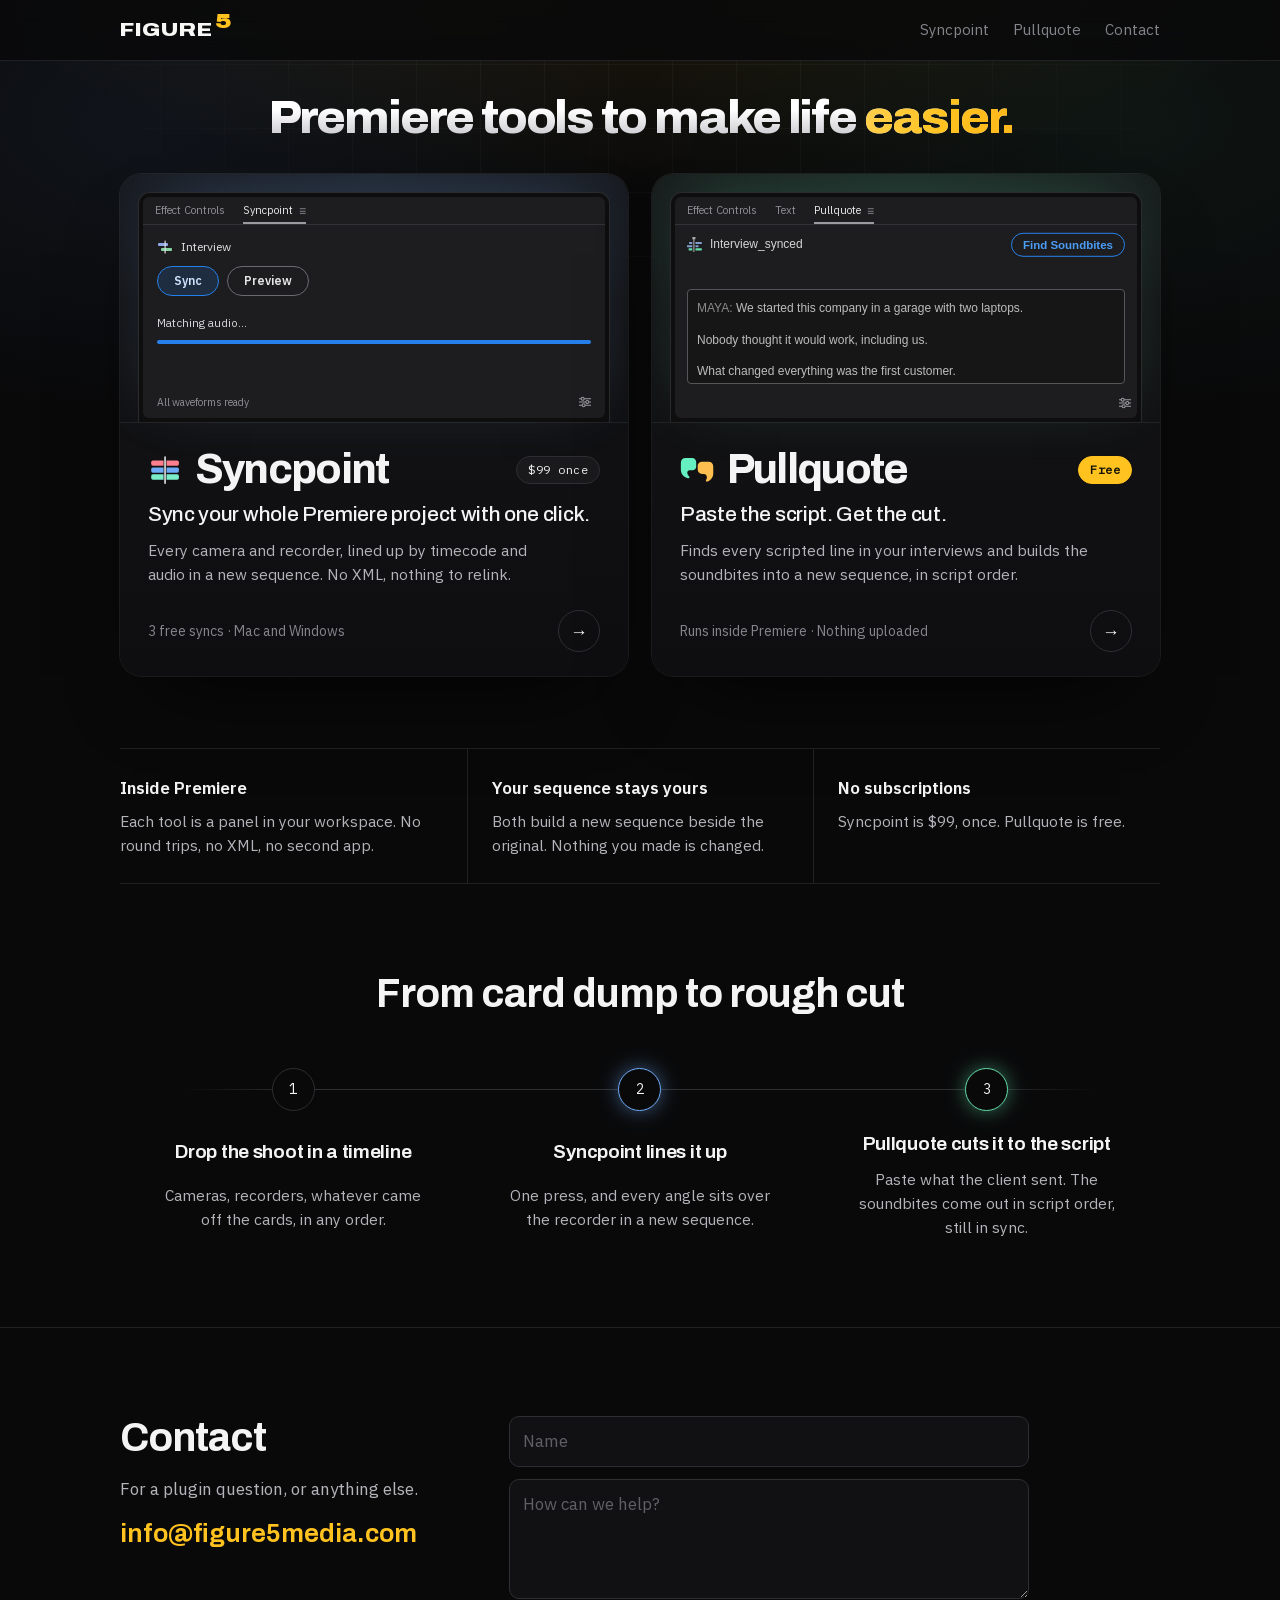
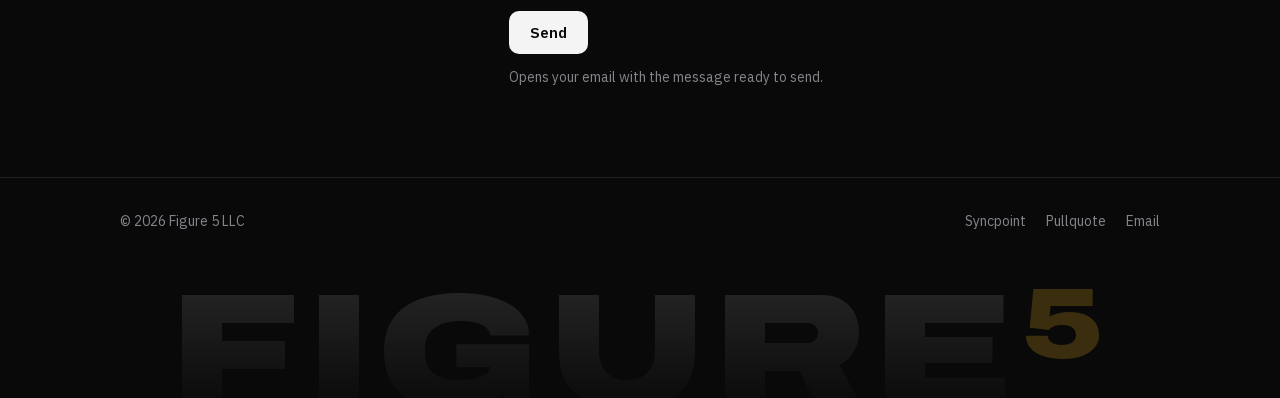
==== index.html @ e48673b9 "Pullquote demo: the paste waits for Find Soundbites; dots in the count Co-Authored-By: Claude Fable " ====
<!doctype html>
<html lang="en">
<head>
<meta charset="utf-8">
<meta name="viewport" content="width=device-width,initial-scale=1,viewport-fit=cover">
<title>Figure 5 · Premiere tools to make life easier</title>
<meta name="description" content="Syncpoint syncs a whole multicam shoot in one click. Pullquote turns a client's script into a cut. Plugins for Adobe Premiere from Figure 5.">
<link rel="canonical" href="https://figure5media.com/">
<meta property="og:type" content="website">
<meta property="og:url" content="https://figure5media.com/">
<meta property="og:title" content="Figure 5 · Premiere tools to make life easier">
<meta property="og:description" content="Sync a whole shoot in one click. Turn a client's script into a cut.">
<meta property="og:site_name" content="Figure 5">
<meta property="og:image" content="https://figure5media.com/og.png">
<meta property="og:image:width" content="1200">
<meta property="og:image:height" content="630">
<meta property="og:image:alt" content="Figure 5: Premiere tools to make life easier. Syncpoint and Pullquote.">
<meta name="twitter:card" content="summary_large_image">
<link rel="alternate" type="text/markdown" href="https://figure5media.com/index.md">
<!-- What search engines and AI assistants read about the maker and its tools, in their own terms. -->
<script type="application/ld+json">
{
  "@context": "https://schema.org",
  "@graph": [
    { "@type": "Organization", "@id": "https://figure5media.com/#org", "name": "Figure 5", "legalName": "Figure 5 LLC", "url": "https://figure5media.com/",
      "description": "Figure 5 makes plugins for Adobe Premiere (Syncpoint and Pullquote) and is a post-production studio in Los Angeles.", "email": "info@figure5media.com" },
    { "@type": "SoftwareApplication", "name": "Syncpoint", "url": "https://syncpoint.video/", "applicationCategory": "MultimediaApplication", "applicationSubCategory": "Video editing plugin",
      "description": "A plugin for Adobe Premiere that syncs a whole timeline of multicam footage in one press, by timecode and audio together.",
      "operatingSystem": "macOS, Windows", "offers": { "@type": "Offer", "price": "99", "priceCurrency": "USD" }, "publisher": { "@id": "https://figure5media.com/#org" } },
    { "@type": "SoftwareApplication", "name": "Pullquote", "url": "https://figure5media.com/pullquote", "applicationCategory": "MultimediaApplication", "applicationSubCategory": "Video editing plugin",
      "description": "A free plugin for Adobe Premiere that matches a pasted script to the sequence's transcript and builds the soundbites into a new sequence in script order.",
      "offers": { "@type": "Offer", "price": "0", "priceCurrency": "USD" }, "publisher": { "@id": "https://figure5media.com/#org" } }
  ]
}
</script>
<meta name="theme-color" content="#09090a">
<link rel="icon" href="favicon.ico">
<link rel="icon" type="image/png" sizes="32x32" href="favicon-32x32.png">
<link rel="apple-touch-icon" href="apple-touch-icon.png">
<link rel="preload" href="fonts/Archivo.woff2" as="font" type="font/woff2" crossorigin>
<link rel="stylesheet" href="site.css">
<script>document.documentElement.className = "js";</script>
</head>
<body class="home">
<a class="skip" href="#main">Skip to content</a>

<header class="top">
  <div class="wrap">
    <a class="mark" href="./" aria-label="Figure 5, home">FIGURE<sup>5</sup></a>
    <nav class="links" aria-label="Main">
      <a href="https://syncpoint.video/">Syncpoint</a>
      <a href="pullquote.html">Pullquote</a>
      <a href="#contact">Contact</a>
    </nav>
  </div>
</header>

<main id="main">
  <div class="wrap intro">
    <h1 class="rise">Premiere tools to make life <em>easier.</em></h1>
  </div>

    <svg width="0" height="0" style="position:absolute" aria-hidden="true"><defs>
      <symbol id="i-lock" viewBox="0 0 12 12"><rect x="2.5" y="5.5" width="7" height="5" rx="1" fill="none" stroke="currentColor"/><path d="M4 5.5V4a2 2 0 0 1 4 0v1.5" fill="none" stroke="currentColor"/></symbol>
      <symbol id="i-eye" viewBox="0 0 12 12"><path d="M1 6s1.8-3.2 5-3.2S11 6 11 6 9.2 9.2 6 9.2 1 6 1 6z" fill="none" stroke="currentColor"/><circle cx="6" cy="6" r="1.5" fill="currentColor"/></symbol>
      <symbol id="i-film" viewBox="0 0 12 12"><rect x="1.5" y="3" width="7" height="6" rx="1" fill="none" stroke="currentColor"/><path d="M8.5 5.2 11 4v4L8.5 6.8" fill="none" stroke="currentColor"/></symbol>
      <symbol id="i-seq" viewBox="0 0 16 14"><rect x="1" y="3" width="10" height="3" rx="1" fill="#8fa9e6"/><rect x="4" y="8" width="11" height="3" rx="1" fill="#86d3a4"/><rect x="7.5" y="0.5" width="1.2" height="13" rx=".6" fill="#e0e0e4"/></symbol>
      <symbol id="i-sel" viewBox="0 0 12 12"><path d="M3 1.5v8.5l2.3-2.1 1.6 3.3 1.3-.6-1.6-3.2H9.5z" fill="currentColor"/></symbol>
      <symbol id="i-trk" viewBox="0 0 12 12"><path d="M1 3.5h6M1 8.5h6M7 1.5l3 2-3 2M7 6.5l3 2-3 2" fill="none" stroke="currentColor"/></symbol>
      <symbol id="i-razor" viewBox="0 0 12 12"><path d="M2 10 8.5 3.5M7 2l3 3-1.5 1.5-3-3z" fill="none" stroke="currentColor"/></symbol>
      <symbol id="i-pen" viewBox="0 0 12 12"><path d="M6 1.5 9.5 6 6 10.5 2.5 6z" fill="none" stroke="currentColor"/><circle cx="6" cy="6" r="1" fill="currentColor"/></symbol>
      <symbol id="i-hand" viewBox="0 0 12 12"><path d="M3.5 7V4a.8.8 0 0 1 1.6 0v2.5V2.8a.8.8 0 0 1 1.6 0v3.7V3.3a.8.8 0 0 1 1.6 0v4.2c0 1.8-1.2 3-2.9 3-1.2 0-1.9-.5-2.6-1.5L1.7 7.3a.8.8 0 0 1 1.3-.9z" fill="none" stroke="currentColor" stroke-width=".9"/></symbol>
      <symbol id="i-type" viewBox="0 0 12 12"><path d="M2.5 2.5h7M6 2.5v7.5" fill="none" stroke="currentColor" stroke-width="1.2"/></symbol>
      <symbol id="i-find" viewBox="0 0 12 12"><circle cx="5" cy="5" r="3" fill="none" stroke="currentColor"/><path d="M7.3 7.3 10 10" stroke="currentColor"/></symbol>
      <symbol id="i-folder" viewBox="0 0 12 12"><path d="M1.5 3h3l1 1h5v5.5h-9z" fill="none" stroke="currentColor"/></symbol>
      <symbol id="i-proj" viewBox="0 0 12 12"><rect x="1.5" y="2" width="9" height="8" rx="1" fill="none" stroke="currentColor"/><path d="M1.5 4.5h9" stroke="currentColor"/></symbol>
      <symbol id="i-sliders" viewBox="0 0 13 11"><g stroke="currentColor" stroke-width="1.1"><path d="M0 2h13M0 5.5h13M0 9h13"/></g><g fill="#1d1d1f" stroke="currentColor" stroke-width="1.1"><circle cx="4" cy="2" r="1.6"/><circle cx="9" cy="5.5" r="1.6"/><circle cx="5" cy="9" r="1.6"/></g></symbol>
      <symbol id="i-check" viewBox="0 0 14 14"><circle cx="7" cy="7" r="7" fill="#3fbf7f"/><path d="M4 7.2 6.1 9.2 10 5" fill="none" stroke="#0e0e0f" stroke-width="1.6"/></symbol>
    </defs></svg>


  <!-- One big card for each tool; the whole card is the link. Each shows the tool itself, drawn as Premiere
       draws it and playing by itself: Syncpoint's Timeline lining up, Pullquote's panel finding a script and
       then building its sequence. -->
  <section class="wrap cards" aria-label="Tools">
    <a class="card rise" href="https://syncpoint.video/" style="--glow: 112, 171, 247">
      <div class="shot">
    <div class="demo mini flip" id="spMini" data-stage="before" aria-hidden="true">
      <div class="pn sp card-panel" aria-hidden="true">
        <div class="ptabs"><span>Effect Controls</span><span class="on">Syncpoint <i class="hb">≡</i></span></div>
        <div class="sp-seq"><svg width="16" height="14"><use href="#i-seq"/></svg><span>Interview</span></div>
        <div class="sp-btns"><span class="sp-btn sync">Sync</span><span class="sp-btn">Preview</span></div>
        <div class="sp-main">
          <div class="sp-state s-before"><b>Drop clips in the timeline, then press Sync.</b>Creates a new sequence · original unchanged</div>
          <div class="sp-state s-running"><p>Matching audio…</p><div class="bar"><i></i></div></div>
          <div class="sp-state s-done">
            <p class="ans"><svg width="14" height="14"><use href="#i-check"/></svg>Synced in 8 s</p>
            <p class="sub">New sequence created · original unchanged</p>
            <p class="det"><i class="tri"></i>Details</p>
            <p class="drow">9 clips in place</p>
            <p class="drow">1 clip at the end <i class="tri r"></i></p>
            <p class="drow">3 groups sync together · 9 clips <i class="tri r"></i></p>
          </div>
        </div>
        <div class="sp-foot"><span>All waveforms ready</span><svg width="13" height="11" class="ic"><use href="#i-sliders"/></svg></div>
      </div>
      <div class="pn tlp" aria-hidden="true">
        <div class="ptabs"><span class="ttab orig on"><i class="lb g"></i>Interview <i class="hb">≡</i></span><span class="ttab syn on"><i class="lb g"></i>Interview_synced <i class="hb">≡</i></span></div>
        <div class="tlg">
          <div class="tl-tools">
            <svg class="on"><use href="#i-sel"/></svg><svg><use href="#i-trk"/></svg><svg><use href="#i-razor"/></svg><svg><use href="#i-pen"/></svg><svg><use href="#i-hand"/></svg><svg><use href="#i-type"/></svg>
          </div>
          <div class="tcbox"><span class="tc" data-a="10:30:00:00" data-b="10:52:48:12">10:30:00:00</span></div>
          <div class="ruler">
            <span class="tick" style="left:0%">10:30:00:00</span>
            <span class="tick" style="left:25%">10:45:00:00</span>
            <span class="tick" style="left:50%">11:00:00:00</span>
            <span class="tick" style="left:75%">11:15:00:00</span>
            <div class="mk ok" style="left:3%; width:77%"><span>SYNCED</span></div>
            <div class="mk bad" style="left:88%; width:9%"><span>UNSYNCED</span></div>
            <i class="minor"></i><i class="ticks"></i>
            <i class="phead"></i>
          </div>
          <div class="heads">
            <div class="th"><span class="patch"></span><svg class="ic"><use href="#i-lock"/></svg><span class="tgt">V2</span><svg class="ic"><use href="#i-film"/></svg><svg class="ic"><use href="#i-eye"/></svg></div>
            <div class="th"><span class="patch on">V1</span><svg class="ic"><use href="#i-lock"/></svg><span class="tgt on">V1</span><svg class="ic"><use href="#i-film"/></svg><svg class="ic"><use href="#i-eye"/></svg></div>
            <div class="th"><span class="patch on">A1</span><svg class="ic"><use href="#i-lock"/></svg><span class="tgt on">A1</span><span class="ms">M</span><span class="ms">S</span></div>
            <div class="th"><span class="patch"></span><svg class="ic"><use href="#i-lock"/></svg><span class="tgt on">A2</span><span class="ms">M</span><span class="ms">S</span></div>
          </div>
          <div class="lane">
            <div class="rowline" style="top:calc(var(--rowH) - 1px)"></div>
            <div class="rowline" style="top:calc(2 * var(--rowH) - 1px)"></div>
            <div class="rowline" style="top:calc(3 * var(--rowH) - 1px)"></div>
            <!-- before: the editor's clips end to end, each camera's sound under it, the recorder's files after;
                 after: each camera on its own track over the recorder, camera sound replaced, the drone at the end -->
            <div class="clip v" style="--xb:48;  --rb:1; --xa:5;  --ra:0; --w:12; --d:0ms">B Cam 01.mov</div>
            <div class="clip v" style="--xb:0;   --rb:1; --xa:4;  --ra:1; --w:16; --d:40ms">A Cam 01.mov</div>
            <div class="clip v" style="--xb:60;  --rb:1; --xa:31; --ra:0; --w:9;  --d:80ms">B Cam 02.mov</div>
            <div class="clip v" style="--xb:16;  --rb:1; --xa:30; --ra:1; --w:14; --d:120ms">A Cam 02.mov</div>
            <div class="clip v x" style="--xb:80;  --rb:1; --xa:88; --ra:1; --w:7; --d:160ms">Drone 01.mp4</div>
            <div class="clip v" style="--xb:30;  --rb:1; --xa:56; --ra:1; --w:18; --d:200ms">A Cam 03.mov</div>
            <div class="clip v" style="--xb:69;  --rb:1; --xa:58; --ra:0; --w:11; --d:240ms">B Cam 03.mov</div>
            <div class="clip au ca" style="--xb:48;  --rb:2; --xa:5;  --ra:2; --w:12; --d:0ms"></div>
            <div class="clip au ca" style="--xb:0;   --rb:2; --xa:4;  --ra:2; --w:16; --d:40ms"></div>
            <div class="clip au ca" style="--xb:60;  --rb:2; --xa:31; --ra:2; --w:9;  --d:80ms"></div>
            <div class="clip au ca" style="--xb:16;  --rb:2; --xa:30; --ra:2; --w:14; --d:120ms"></div>
            <div class="clip au ca" style="--xb:30;  --rb:2; --xa:56; --ra:2; --w:18; --d:200ms"></div>
            <div class="clip au ca" style="--xb:69;  --rb:2; --xa:58; --ra:2; --w:11; --d:240ms"></div>
            <div class="clip au" style="--xb:0;  --rb:3; --xa:3;  --ra:2; --w:19; --d:300ms">Zoom 01.wav</div>
            <div class="clip au" style="--xb:19; --rb:3; --xa:29; --ra:2; --w:21; --d:340ms">Zoom 02.wav</div>
            <div class="clip au" style="--xb:40; --rb:3; --xa:54; --ra:2; --w:26; --d:380ms">Zoom 03.wav</div>
            <div class="playhead"></div>
          </div>
          <div class="zoombar"><i></i></div>
        </div>
      </div>
    </div>
      </div>
      <div class="card-text">
        <div class="card-top">
          <h2><svg viewBox="0 0 32 32" aria-hidden="true">
            <rect x="3" y="7" width="26" height="5" rx="1.6" fill="var(--rose)"/>
            <rect x="3" y="13.5" width="26" height="5" rx="1.6" fill="var(--blue)"/>
            <rect x="3" y="20" width="26" height="5" rx="1.6" fill="var(--mint)"/>
            <rect x="14.6" y="3" width="2.8" height="26" rx="1.4" fill="#111113"/>
            <rect x="15.3" y="3" width="1.4" height="26" rx="0.7" fill="var(--text-strong)"/>
          </svg>Syncpoint</h2>
          <span class="pill">$99 once</span>
        </div>
        <p class="tagline">Sync your whole Premiere project with one click.</p>
        <p class="what">Every camera and recorder, lined up by timecode and audio in a new sequence. No XML, nothing to relink.</p>
        <div class="card-foot"><span class="fine">3 free syncs · Mac and Windows</span><span class="go" aria-hidden="true"></span></div>
      </div>
    </a>

    <a class="card rise" href="pullquote.html" style="--glow: 98, 219, 168">
      <div class="shot">
    <div class="demo mini flip" id="pqMini" data-stage="empty" aria-hidden="true">
      <div class="pn card-panel">
        <div class="ptabs"><span>Effect Controls</span><span>Text</span><span class="on">Pullquote <i class="hb">≡</i></span></div>
        <div class="pq-body">
          <div class="pq-brand"><svg width="15" height="15" viewBox="0 0 16 16"><rect x="2.2" y="5.3" width="3.5" height="2.1" rx="0.4" fill="#7F9ECC"/><rect x="9" y="5.3" width="6.8" height="2.1" rx="0.4" fill="#7F9ECC"/><rect x="0" y="8.7" width="5.7" height="2.1" rx="0.4" fill="#7F9ECC"/><rect x="9" y="8.7" width="3.3" height="2.1" rx="0.4" fill="#7F9ECC"/><rect x="1.7" y="12.1" width="4" height="2.2" rx="0.4" fill="#62DBA8"/><rect x="9" y="12.1" width="6.8" height="2.2" rx="0.4" fill="#62DBA8"/><rect x="5.7" y="0" width="3.3" height="2.4" rx="0.4" fill="#A8A8A8"/><rect x="6.75" y="1.5" width="1.2" height="14.5" fill="#A8A8A8"/></svg><span class="pq-name">Interview_synced</span><span class="pq-find"><svg class="ic"><use href="#i-find"/></svg>Search</span><span class="pq-edit">New Script</span><span class="pq-go">Find Soundbites</span></div>
          <div class="pq-meter"><i></i></div>
          <div class="pq-main">
            <div class="pq-sum"><span class="pq-count"><span class="lg"><i class="sw found"></i>2 soundbites found</span><span class="lg"><i class="sw check"></i>1 to check</span></span><span class="pq-building">Building · passage 2 of 3</span><span class="pq-links"><span class="pq-link">+ Add soundbite</span><span class="pq-link">Original script</span></span></div>

            <div class="pq-doc">
            <div class="pq-box">Paste the script here</div>
            <div class="blk" style="--d:0ms"><span class="said">MAYA: </span><span class="ig">···</span> We started this company in a garage with two laptops.</div>
            <div class="blk check" style="--d:150ms"><span class="pct">Check</span>Nobody thought it would work, including us.</div>
            <div class="blk" style="--d:300ms">What changed everything was the first customer.</div>
            </div>
            <div class="pq-done"><div class="pd-head"><svg width="14" height="14" viewBox="0 0 14 14"><circle cx="7" cy="7" r="7" fill="#3FBF7F"/><path d="M4 7.2L6.1 9.2L10 5" stroke="#16181A" stroke-width="1.6" fill="none"/></svg>Sequence created</div><div class="pd-line">3 soundbites · 96% accuracy</div><div class="pd-row"><span class="sp-btn">Back to Script</span><span class="sp-btn">New Script</span></div></div>
          </div>
          <div class="pq-foot"><span class="showig">Show hidden</span><span class="grow"></span><span class="sp-btn build">Build Sequence</span><svg width="13" height="11" class="ic"><use href="#i-sliders"/></svg></div>
        </div>
      </div>
      <div class="pn tlp" aria-hidden="true">
        <div class="ptabs"><span class="ttab orig on"><i class="lb g"></i>Interview_synced <i class="hb">≡</i></span><span class="ttab syn on"><i class="lb g"></i>Interview_synced – Script 1 <i class="hb">≡</i></span></div>
        <div class="tlg">
          <div class="tl-tools">
            <svg class="on"><use href="#i-sel"/></svg><svg><use href="#i-trk"/></svg><svg><use href="#i-razor"/></svg><svg><use href="#i-pen"/></svg><svg><use href="#i-hand"/></svg><svg><use href="#i-type"/></svg>
          </div>
          <div class="tcbox"><span class="tc" data-a="10:30:00:00" data-b="00:00:00:00">10:30:00:00</span></div>
          <div class="ruler">
            <span class="tick" style="left:0%" data-a="10:30:00:00" data-b="00:00:00:00">10:30:00:00</span>
            <span class="tick" style="left:25%" data-a="10:45:00:00" data-b="00:00:30:00">10:45:00:00</span>
            <span class="tick" style="left:50%" data-a="11:00:00:00" data-b="00:01:00:00">11:00:00:00</span>
            <span class="tick" style="left:75%" data-a="11:15:00:00" data-b="00:01:30:00">11:15:00:00</span>
            <i class="minor"></i><i class="ticks"></i>
            <i class="phead"></i>
          </div>
          <div class="heads">
            <div class="th"><span class="patch"></span><svg class="ic"><use href="#i-lock"/></svg><span class="tgt">V2</span><svg class="ic"><use href="#i-film"/></svg><svg class="ic"><use href="#i-eye"/></svg></div>
            <div class="th"><span class="patch on">V1</span><svg class="ic"><use href="#i-lock"/></svg><span class="tgt on">V1</span><svg class="ic"><use href="#i-film"/></svg><svg class="ic"><use href="#i-eye"/></svg></div>
            <div class="th"><span class="patch on">A1</span><svg class="ic"><use href="#i-lock"/></svg><span class="tgt on">A1</span><span class="ms">M</span><span class="ms">S</span></div>
            <div class="th"><span class="patch"></span><svg class="ic"><use href="#i-lock"/></svg><span class="tgt on">A2</span><span class="ms">M</span><span class="ms">S</span></div>
          </div>
          <div class="lane">
            <div class="rowline" style="top:calc(var(--rowH) - 1px)"></div>
            <div class="rowline" style="top:calc(2 * var(--rowH) - 1px)"></div>
            <div class="rowline" style="top:calc(3 * var(--rowH) - 1px)"></div>
            <!-- before: the synced interview, both cameras over the recorder; after: the soundbites the script
                 asks for, each with both cameras and the recorder, closed up in script order -->
            <div class="clip v src" style="--xb:3; --rb:0; --xa:3; --w:92">B Cam 01.mov</div>
            <div class="clip v src" style="--xb:2; --rb:1; --xa:2; --w:94">A Cam 01.mov</div>
            <div class="clip au src" style="--xb:2; --rb:2; --xa:2; --w:95">Zoom 01.wav</div>
            <div class="clip v seg" style="--xb:52; --rb:0; --xa:2; --w:13; --d:0ms">B Cam 01.mov</div>
            <div class="clip v seg" style="--xb:52; --rb:1; --xa:2; --w:13; --d:0ms">A Cam 01.mov</div>
            <div class="clip au seg" style="--xb:52; --rb:2; --xa:2; --w:13; --d:0ms">Zoom 01.wav</div>
            <div class="clip v seg" style="--xb:14; --rb:0; --xa:15; --w:10; --d:70ms">B Cam 01.mov</div>
            <div class="clip v seg" style="--xb:14; --rb:1; --xa:15; --w:10; --d:70ms">A Cam 01.mov</div>
            <div class="clip au seg" style="--xb:14; --rb:2; --xa:15; --w:10; --d:70ms">Zoom 01.wav</div>
            <div class="clip v seg" style="--xb:74; --rb:0; --xa:25; --w:11; --d:140ms">B Cam 01.mov</div>
            <div class="clip v seg" style="--xb:74; --rb:1; --xa:25; --w:11; --d:140ms">A Cam 01.mov</div>
            <div class="clip au seg" style="--xb:74; --rb:2; --xa:25; --w:11; --d:140ms">Zoom 01.wav</div>
            <div class="playhead"></div>
          </div>
          <div class="zoombar"><i></i></div>
        </div>
      </div>
    </div>
      </div>
      <div class="card-text">
        <div class="card-top">
          <h2><svg viewBox="53 55 320 320" aria-hidden="true"><path fill="#66EFC0" d="M104 103 H167 C189 103 205 120 205 142 V182 C205 202 193 216 175 216 H143 C130 216 121 226 121 239 C121 253 128 265 139 276 C147 284 139 295 128 292 C86 281 61 250 61 209 V147 C61 121 79 103 104 103 Z"/><path fill="#FFBF50" d="M259 137 H321 C347 137 365 155 365 181 V248 C365 281 345 310 311 323 C300 327 291 316 298 307 C309 293 305 278 302 269 C299 259 291 251 278 251 H260 C236 251 219 233 219 210 V178 C219 154 236 137 259 137 Z"/></svg>Pullquote</h2>
          <span class="pill gold">Free</span>
        </div>
        <p class="tagline">Paste the script. Get the cut.</p>
        <p class="what">Finds every scripted line in your interviews and builds the soundbites into a new sequence, in script order.</p>
        <div class="card-foot"><span class="fine">Runs inside Premiere · Nothing uploaded</span><span class="go" aria-hidden="true"></span></div>
      </div>
    </a>
  </section>

  <div class="wrap">
    <div class="promises reveal">
      <div><b>Inside Premiere</b><span>Each tool is a panel in your workspace. No round trips, no XML, no second app.</span></div>
      <div><b>Your sequence stays yours</b><span>Both build a new sequence beside the original. Nothing you made is changed.</span></div>
      <div><b>No subscriptions</b><span>Syncpoint is $99, once. Pullquote is free.</span></div>
    </div>
  </div>

  <section id="together" class="band flow-band">
    <div class="wrap">
      <div class="head center reveal">
        <h2>From card dump to rough cut</h2>
      </div>
      <ol class="flow reveal">
        <li><span class="n">1</span><b>Drop the shoot in a timeline</b><span>Cameras, recorders, whatever came off the cards, in any order.</span></li>
        <li><span class="n">2</span><b>Syncpoint lines it up</b><span>One press, and every angle sits over the recorder in a new sequence.</span></li>
        <li><span class="n">3</span><b>Pullquote cuts it to the script</b><span>Paste what the client sent. The soundbites come out in script order, still in sync.</span></li>
      </ol>
    </div>
  </section>

  <section id="contact" class="band">
    <div class="wrap split reveal">
      <div class="stack">
        <h2>Contact</h2>
        <p>For a plugin question, or anything else.</p>
        <a class="email" href="mailto:info@figure5media.com">info@figure5media.com</a>
      </div>
      <form id="contactForm">
        <input type="text" name="name" placeholder="Name" aria-label="Name" required>
        <textarea name="message" placeholder="How can we help?" aria-label="Message" required></textarea>
        <button class="btn solid" type="submit">Send</button>
        <p class="fine">Opens your email with the message ready to send.</p>
      </form>
    </div>
  </section>
</main>

<footer class="big">
  <div class="wrap">
    <p>© 2026 Figure 5 LLC</p>
    <nav aria-label="Footer">
      <a href="https://syncpoint.video/">Syncpoint</a>
      <a href="pullquote.html">Pullquote</a>
      <a href="mailto:info@figure5media.com">Email</a>
    </nav>
  </div>
  <div class="watermark" aria-hidden="true">FIGURE<sup>5</sup></div>
</footer>

<script src="demos.js"></script>
<script>
  /* The contact form. The site is plain files on GitHub Pages, with nothing behind it to receive a form, so Send
     opens the visitor's own email with the message written and addressed. (The old site's form was marked up
     for Netlify, which this site was never on: it sent nothing.) */
  var f = document.getElementById("contactForm");
  f.addEventListener("submit", function (e) {
    e.preventDefault();
    var name = f.elements.name.value.trim(), msg = f.elements.message.value.trim();
    location.href = "mailto:info@figure5media.com?subject=" + encodeURIComponent("From " + name + ", via figure5media.com") + "&body=" + encodeURIComponent(msg + "\n\n" + name);
  });
</script>
</body>
</html>
---- site.css ----
/* Figure 5: one stylesheet for every page.
   The same quiet dark as syncpoint.video, so the family reads as one maker. Premiere is drawn in its
   own grays, so the tools are what stand out; the logo's gold appears once, on the 5. */
@font-face { font-family: "Archivo"; font-weight: 400 900; font-stretch: 75% 125%; font-display: swap; src: url(fonts/Archivo.woff2) format("woff2"); }
@font-face { font-family: "IBM Plex Sans"; font-weight: 400 600; font-display: swap; src: url(fonts/IBMPlexSans.woff2) format("woff2"); }
@font-face { font-family: "IBM Plex Mono"; font-weight: 400; font-display: swap; src: url(fonts/IBMPlexMono-400.woff2) format("woff2"); }

:root {
  color-scheme: dark;
  --bg: #09090a; --surface: #111113; --surface-2: #17171a; --line: #212125; --line-2: #2e2e33;
  --text: #b4b4ba; --text-strong: #f4f4f5; --dim: #84848b; --gold: #ffc21f; --gold-hi: #ffe38a;
  --rose: #ff7f8e; --blue: #70abf7; --mint: #7bedc9;
  /* Premiere, drawn: its panel grays, its blue, its clip colors */
  --pr-bg: #1d1d1f; --pr-panel: #232325; --pr-head: #2a2a2d; --pr-line: #333337; --pr-text: #c8c8cc; --pr-dim: #8d8d93; --pr-blue: #4b9cf5;
  /* The panels' own colours (ui-kit.css, dark) */
  --k-text: #bdbdbd; --k-strong: #d4d4d4; --k-dim: #9a9a9a; --k-faint: #8a8a8a; --k-green: #62dba8; --k-amber: #e2b866; --k-line: #3a3a3a; --k-border: #6e6e6e;
  --display: "Archivo", "Helvetica Neue", Arial, sans-serif;
  --body: "IBM Plex Sans", "Helvetica Neue", Arial, sans-serif;
  --mono: "IBM Plex Mono", ui-monospace, Menlo, monospace;
  --gutter: clamp(16px, 4vw, 40px);
  --wave: url("data:image/svg+xml,%3Csvg xmlns='http://www.w3.org/2000/svg' width='96' height='32'%3E%3Cg fill='rgba(0,0,0,.32)'%3E%3Crect x='0' y='11' width='2' height='10' rx='1'/%3E%3Crect x='4' y='7' width='2' height='18' rx='1'/%3E%3Crect x='8' y='12' width='2' height='8' rx='1'/%3E%3Crect x='12' y='5' width='2' height='22' rx='1'/%3E%3Crect x='16' y='9' width='2' height='14' rx='1'/%3E%3Crect x='20' y='3' width='2' height='26' rx='1'/%3E%3Crect x='24' y='10' width='2' height='12' rx='1'/%3E%3Crect x='28' y='6' width='2' height='20' rx='1'/%3E%3Crect x='32' y='13' width='2' height='6' rx='1'/%3E%3Crect x='36' y='8' width='2' height='16' rx='1'/%3E%3Crect x='40' y='4' width='2' height='24' rx='1'/%3E%3Crect x='44' y='11' width='2' height='10' rx='1'/%3E%3Crect x='48' y='7' width='2' height='18' rx='1'/%3E%3Crect x='52' y='2' width='2' height='28' rx='1'/%3E%3Crect x='56' y='10' width='2' height='12' rx='1'/%3E%3Crect x='60' y='12' width='2' height='8' rx='1'/%3E%3Crect x='64' y='6' width='2' height='20' rx='1'/%3E%3Crect x='68' y='9' width='2' height='14' rx='1'/%3E%3Crect x='72' y='4' width='2' height='24' rx='1'/%3E%3Crect x='76' y='11' width='2' height='10' rx='1'/%3E%3Crect x='80' y='8' width='2' height='16' rx='1'/%3E%3Crect x='84' y='13' width='2' height='6' rx='1'/%3E%3Crect x='88' y='5' width='2' height='22' rx='1'/%3E%3Crect x='92' y='10' width='2' height='12' rx='1'/%3E%3C/g%3E%3C/svg%3E");
}
* { box-sizing: border-box; }
html { scroll-padding-top: 72px; scroll-behavior: smooth; -webkit-text-size-adjust: 100%; }
body { margin: 0; background: var(--bg); color: var(--text); font-family: var(--body); font-size: 1.0625rem; line-height: 1.6; -webkit-font-smoothing: antialiased; }
a { color: inherit; }
p, ul, ol, figure { margin: 0; padding: 0; }
:focus-visible { outline: 2px solid var(--blue); outline-offset: 3px; border-radius: 6px; }
.wrap { max-width: 1120px; margin: 0 auto; padding-inline: var(--gutter); }
h1, h2, h3 { font-family: var(--display); color: var(--text-strong); text-wrap: balance; margin: 0; letter-spacing: -0.025em; }
h1 { font-size: clamp(2.1rem, 4.6vw, 3.4rem); font-weight: 750; line-height: 1.02; letter-spacing: -0.04em; }
h2 { font-size: clamp(1.75rem, 3.6vw, 2.5rem); font-weight: 700; line-height: 1.1; }
h3 { font-size: 1.125rem; font-weight: 650; letter-spacing: -0.01em; }
.skip { position: absolute; left: -999px; top: 0; background: var(--text-strong); color: #0a0a0b; padding: 8px 14px; z-index: 20; }
.skip:focus { left: 0; }
.label { font: 400 0.75rem/1 var(--mono); letter-spacing: 0.09em; text-transform: uppercase; color: var(--dim); }
.lede { max-width: 58ch; font-size: clamp(1.0625rem, 1.9vw, 1.25rem); line-height: 1.5; color: var(--text); text-wrap: pretty; }
.lede strong { color: var(--text-strong); font-weight: 500; }
.fine { font-size: 0.875rem; color: var(--dim); }

/* Buttons: one light button for the main step, quiet outlines for the rest */
.btn { display: inline-flex; align-items: center; justify-content: center; gap: 8px; font-family: var(--body); font-weight: 600; font-size: 0.9375rem;
       padding: 11px 20px; border-radius: 10px; border: 1px solid transparent; text-decoration: none; cursor: pointer; white-space: nowrap; transition: background 160ms, border-color 160ms; }
.btn.solid { background: var(--text-strong); color: #0a0a0b; }
.btn.solid:hover { background: var(--gold); }
.btn.small { padding: 7px 14px; font-size: 0.875rem; border-radius: 8px; }
.btn.ghost { background: transparent; color: var(--text-strong); border-color: var(--line-2); }
.btn.ghost:hover { border-color: #4a4a51; background: var(--surface); }
/* While no seller is switched on (<html data-checkout="">), Buy gives way to a quiet line. */
[data-checkout=""] [data-buy] { display: none; }
[data-checkout="paddle"] .soon { display: none; }
[data-download=""] [data-dl] { display: none; }
[data-download="on"] .soon { display: none; }
.soon { color: var(--dim); font-size: 0.9375rem; }

/* Header */
header.top { position: sticky; top: env(safe-area-inset-top, 0px); z-index: 10; background: color-mix(in srgb, var(--bg) 82%, transparent); backdrop-filter: blur(12px); -webkit-backdrop-filter: blur(12px); border-bottom: 1px solid var(--line); }
.top .wrap { display: flex; align-items: center; gap: 28px; height: 60px; }
.mark, .watermark { font-family: var(--display); font-weight: 800; font-stretch: 112%; letter-spacing: 0.02em; }
/* The wordmark as ChatGPT drew it for Michael (2026-11-21): heavier, wider, off-white, the yellow 5 raised. Set in
   Archivo at its heaviest and widest, which the site already carries, so it stays text and stays sharp. */
.mark { font-size: 1.125rem; font-weight: 900; font-stretch: 125%; letter-spacing: 0.055em; line-height: 1; color: #f7f7f5; text-decoration: none; display: inline-flex; align-items: flex-start; }
.mark sup { font-size: 1.12em !important; margin-left: 0.1em !important; transform: translateY(-0.34em) !important; }
.mark sup, .watermark sup { color: var(--gold); font-size: 1.05em; line-height: 0.7; margin-left: 0.08em; transform: translateY(-0.28em); display: inline-block; vertical-align: top; }
.brand svg { width: 26px; height: 26px; flex: none; }
.hero h1 { display: inline-flex; align-items: center; gap: 0.2em; }
.hero h1 svg { width: 0.82em; height: 0.82em; flex: none; }
.brand { display: flex; align-items: center; gap: 10px; text-decoration: none; }
.brand span { font-family: var(--display); font-weight: 700; font-size: 1.125rem; color: var(--text-strong); letter-spacing: -0.02em; }
nav.links { display: flex; gap: 24px; margin-left: auto; font-size: 0.9375rem; }
nav.links a { text-decoration: none; color: var(--dim); transition: color 160ms; }
nav.links a:hover { color: var(--gold); }
@media (max-width: 560px) { nav.links { gap: 16px; font-size: 0.875rem; } nav.links .opt { display: none; } }

/* The top of the home page: one sentence, close under the header. */
.intro { display: grid; gap: 14px; padding-block: clamp(28px, 4vw, 52px) clamp(8px, 1.5vw, 16px); }

/* A tool: its name and one line on the left, where to go on the right, lined up with the demo's edges. */
.tool { padding-block: clamp(22px, 3vw, 36px) clamp(36px, 5vw, 56px); }
.tool + .tool { border-top: 1px solid var(--line); }
.tool-head { display: flex; justify-content: space-between; align-items: flex-end; gap: 24px 32px; padding-bottom: clamp(18px, 2.4vw, 26px); }
.tool-name { display: grid; gap: 8px; justify-items: start; }
.tool-name h2, .tool-name h1 { display: inline-flex; align-items: center; gap: 0.25em; font-size: clamp(2rem, 4.6vw, 3rem); font-weight: 750; line-height: 0.95; letter-spacing: -0.045em; }
.tool-name svg { width: 0.82em; height: 0.82em; flex: none; }
.tagline { font-family: var(--display); font-size: clamp(1.125rem, 2.2vw, 1.4375rem); font-weight: 500; line-height: 1.3; color: var(--text-strong); letter-spacing: -0.015em; }
.tool-go { display: grid; gap: 10px; justify-items: end; text-align: right; }
.tag { font: 400 0.6875rem/1 var(--mono); letter-spacing: 0.08em; text-transform: uppercase; color: var(--gold); border: 1px solid color-mix(in srgb, var(--gold) 50%, transparent); padding: 5px 7px; border-radius: 5px; align-self: center; }
@media (max-width: 760px) { .tool-head { flex-direction: column; align-items: flex-start; } .tool-go { justify-items: start; text-align: left; } }

/* THE DEMOS: a corner of Premiere, drawn in its own grays - the Project panel, the tool's panel and the
   Timeline. Each plays by itself. Drawn as on syncpoint.video; Syncpoint's is that page's demo unchanged. */
.demo { position: relative; max-width: 1080px; margin: 0 auto; padding: 4px; display: grid; grid-template-columns: 1.15fr 1fr; gap: 4px;
        background: #0e0e0f; border: 1px solid #2b2b2e; border-radius: 12px; overflow: hidden;
        box-shadow: 0 30px 80px -20px rgba(0,0,0,.75); font-family: var(--body); font-size: 11px; line-height: 1.6; color: var(--pr-text); }
.pn { background: var(--pr-bg); border-radius: 6px; overflow: hidden; display: flex; flex-direction: column; min-width: 0; }
.pn.tlp { grid-column: 1 / -1; }
.ptabs { display: flex; align-items: stretch; gap: 18px; height: 28px; padding: 0 12px; border-bottom: 1px solid var(--pr-line); color: var(--pr-dim); white-space: nowrap; overflow: hidden; flex: none; }
.ptabs span { display: flex; align-items: center; gap: 6px; }
.ptabs .on { color: #e6e6e9; box-shadow: inset 0 -2px 0 #9a9aa0; }
.ptabs .hb { color: var(--pr-dim); font-style: normal; font-size: 12px; }
.lb { width: 9px; height: 9px; border-radius: 2px; flex: none; display: inline-block; }
.lb.g { background: #5fbf6e; } .lb.y { background: #e0a83c; }
.ic { width: 12px; height: 12px; flex: none; color: #9b9ba1; }

/* Project panel */
.proj { padding-bottom: 8px; }
.proj-file { display: flex; align-items: center; gap: 6px; padding: 8px 12px 6px; color: #d6d6da; }
.proj-search { margin: 0 12px 8px; height: 20px; border-radius: 4px; background: #141416; border: 1px solid var(--pr-line); display: flex; align-items: center; padding: 0 6px; }
.proj-cols, .proj-row { display: grid; grid-template-columns: 1fr 74px 84px; gap: 8px; align-items: center; padding: 0 12px; height: 22px; }
.proj-cols { color: var(--pr-dim); border-bottom: 1px solid var(--pr-line); }
.proj-row { color: #d6d6da; }
.proj-row > span:first-child { display: flex; align-items: center; gap: 7px; min-width: 0; overflow: hidden; white-space: nowrap; }
.proj-row .num { color: var(--pr-dim); font-variant-numeric: tabular-nums; }
.proj-row.new { opacity: 0; transition: opacity 300ms ease 700ms, background 300ms ease 700ms; }
:is([data-stage="done"], [data-stage="built"]) .proj-row.new { opacity: 1; background: #2c3a52; }

/* Syncpoint panel, as it looks in Premiere */
.sp-seq { display: flex; align-items: center; gap: 8px; padding: 12px 14px 10px; font-size: 12px; color: #e0e0e4; min-width: 0; }
.sp-seq span { overflow: hidden; text-overflow: ellipsis; white-space: nowrap; }
.sp-btns { display: flex; gap: 8px; padding: 0 14px 12px; }
.sp-btn { font-size: 12px; font-weight: 600; padding: 4px 16px; border-radius: 999px; border: 1.5px solid #6a6a70; color: #e6e6e9; transition: background 120ms, transform 120ms, opacity 200ms; white-space: nowrap; }
.sp-btn.sync { border-color: #2680eb; background: rgba(38,128,235,.16); color: #cfe2fb; }
.press .sp-btn.sync { background: rgba(38,128,235,.45); transform: scale(0.95); }
.sp-main { position: relative; flex: 1; min-height: 142px; padding: 0 14px; font-size: 11.5px; }
.sp-state { position: absolute; inset: 0 14px auto; opacity: 0; transition: opacity 250ms; }
[data-stage="before"] .s-before, [data-stage="running"] .s-running, [data-stage="done"] .s-done { opacity: 1; }
.s-before { top: 14px; text-align: center; color: var(--pr-dim); line-height: 1.55; }
.s-before b { display: block; color: #d6d6da; font-weight: 400; }
.s-running { top: 6px; }
.s-running p { color: #d6d6da; margin-bottom: 8px; }
.bar { height: 4px; border-radius: 2px; background: #3a3a3f; overflow: hidden; }
.bar i { display: block; height: 100%; width: 0; background: #2680eb; }
[data-stage="running"] .bar i { width: 100%; transition: width 1700ms linear; }
.s-done p { display: flex; align-items: center; gap: 6px; }
.s-done .ans { font-size: 12.5px; font-weight: 600; color: #ececef; }
.s-done .sub { margin: 3px 0 0 20px; color: var(--pr-dim); }
.s-done .det { margin-top: 12px; font-weight: 600; color: #e0e0e4; }
.s-done .drow { margin-top: 5px; color: #b9b9bf; }
.tri { width: 0; height: 0; border-left: 4px solid transparent; border-right: 4px solid transparent; border-top: 5px solid #4b9cf5; display: inline-block; }
.tri.r { transform: rotate(-90deg); }
.sp-foot { display: flex; align-items: center; justify-content: space-between; padding: 8px 14px; color: var(--pr-dim); font-size: 10.5px; }

/* Pullquote panel, as it looks in Premiere (its own index.html and ui-kit.css, dark). */
.demo.pq { grid-template-columns: 1fr 1.25fr; }
.pq-body { display: flex; flex-direction: column; padding: 14px 14px 4px; flex: 1; min-height: 0; font-family: -apple-system, "Segoe UI", sans-serif; color: var(--k-text); }
.pq-brand { display: flex; align-items: center; }
.pq-brand svg { flex: none; margin-right: 8px; }
.pq-name { flex: 1; min-width: 0; font-size: 12px; color: var(--k-strong); white-space: nowrap; overflow: hidden; text-overflow: ellipsis; }
.pq-edit { flex: none; margin-left: 10px; padding: 2px 10px; font-size: 11px; border: 1px solid var(--k-line); border-radius: 14px; color: var(--k-text); opacity: 0; transition: opacity 250ms; }
.pq-meter { height: 2px; margin: 7px 0 10px; border-radius: 1px; background: var(--k-line); overflow: hidden; }
.pq-meter i { display: block; height: 2px; width: 0; background: #2680eb; }
.pq-sum { display: flex; align-items: center; height: 16px; margin: -3px 0 8px; font-size: 11px; white-space: nowrap; overflow: hidden; opacity: 0; transition: opacity 300ms ease 500ms; }
.lg { display: flex; align-items: center; margin-right: 14px; }
.sw { width: 10px; height: 10px; margin-right: 6px; border-radius: 2px; flex: none; }
.sw.found { background: rgba(98,219,168,.26); border-left: 2px solid var(--k-green); }
.sw.check { background: rgba(226,184,102,.30); border-left: 2px solid var(--k-amber); }
.sw.nf { border: 1px solid var(--k-border); }
.pq-doc { position: relative; height: 204px; overflow: hidden; padding: 2px 4px 0 0; }
.pq-box { position: absolute; inset: 0 0 8px 0; border: 1px solid #55555a; border-radius: 4px; background: #161617; padding: 7px 9px; font-size: 12px; color: var(--k-faint); transition: opacity 200ms; }
.pq-box::before { content: ""; display: inline-block; width: 1px; height: 14px; background: #d4d4d4; vertical-align: -2px; margin-right: 1px; animation: caret 1.1s steps(1) infinite; }
@keyframes caret { 50% { opacity: 0; } }
.blk, .plain { font-size: 12px; line-height: 1.6; color: var(--k-text); margin: 7px 0; opacity: 0; transition: opacity 250ms, background-color 350ms, border-color 350ms; transition-delay: 0ms, var(--d, 0ms), var(--d, 0ms); }
.blk { padding: 4px 24px 5px 8px; border-radius: 4px; border-left: 2px solid transparent; background-color: transparent; }
.plain { padding: 0 9px 0 10px; }
.blk:first-of-type { margin-top: 0; }
.pct { font-size: 10px; font-weight: 700; color: var(--k-amber); margin-right: 5px; display: none; }
.said { color: var(--k-faint); }
.ig { color: var(--k-faint); font-size: 11px; letter-spacing: 1px; padding: 0 2px; display: none; }
.pq-foot { display: flex; align-items: center; height: 36px; margin-right: -6px; }
.showig { font-size: 11px; color: var(--k-dim); opacity: 0; transition: opacity 250ms; }
.pq-foot .grow { flex: 1; }
.sp-btn.build { border-color: #2680eb; color: #4b9cf5; margin-left: 6px; opacity: .4; }
.press .sp-btn.build { background: rgba(38,128,235,.3); transform: scale(0.95); }
/* Its stages: empty (the box), pasted (the script, plain), matched (blocks), built (the new sequence). */
:is([data-stage="pasted"], [data-stage="matched"], [data-stage="building"], [data-stage="built"]) .pq-box { opacity: 0; }
:is([data-stage="pasted"], [data-stage="matched"], [data-stage="building"], [data-stage="built"]) :is(.blk, .plain) { opacity: 1; }
:is([data-stage="matched"], [data-stage="building"], [data-stage="built"]) :is(.pq-sum, .pq-edit, .showig) { opacity: 1; }
:is([data-stage="matched"], [data-stage="building"], [data-stage="built"]) .blk { border-left-color: var(--k-green); background-color: rgba(98,219,168,.14); }
:is([data-stage="matched"], [data-stage="building"], [data-stage="built"]) .blk.check { border-left-color: var(--k-amber); background-color: rgba(226,184,102,.17); }
:is([data-stage="matched"], [data-stage="building"], [data-stage="built"]) :is(.pct, .ig) { display: inline; }
:is([data-stage="matched"], [data-stage="building"], [data-stage="built"]) .said { display: none; }
:is([data-stage="matched"], [data-stage="building"], [data-stage="built"]) .sp-btn.build { opacity: 1; }

/* Timeline panel */
.tlg { --hw: 118px; --rowH: 40px; --rulerH: 38px; display: grid; grid-template-columns: 30px var(--hw) 1fr; grid-template-rows: var(--rulerH) calc(4 * var(--rowH)) 16px; }
.tl-tools { grid-row: 1 / -1; border-right: 1px solid var(--pr-line); display: flex; flex-direction: column; align-items: center; gap: 6px; padding-top: 8px; }
.tl-tools svg { width: 18px; height: 18px; padding: 3px; border-radius: 4px; color: #a5a5ab; }
.tl-tools svg.on { background: #2680eb; color: #fff; }
.tcbox { display: flex; flex-direction: column; justify-content: center; padding-left: 8px; border-bottom: 1px solid var(--pr-line); }
.tc { font-size: 13px; font-weight: 500; color: #4b9cf5; font-variant-numeric: tabular-nums; letter-spacing: 0.02em; }
.ruler { position: relative; border-bottom: 1px solid var(--pr-line); overflow: hidden; }
.ruler .ticks { position: absolute; left: 0; right: 0; bottom: 0; height: 7px; background: repeating-linear-gradient(90deg, #55555b 0 1px, transparent 1px 25%); }
.ruler .minor { position: absolute; left: 0; right: 0; bottom: 0; height: 3px; background: repeating-linear-gradient(90deg, #3a3a3f 0 1px, transparent 1px 10px); }
.tick { position: absolute; top: 3px; font-size: 9.5px; color: var(--pr-dim); font-variant-numeric: tabular-nums; transform: translateX(3px); white-space: nowrap; }
.mk { position: absolute; top: 17px; height: 9px; border-radius: 1px; opacity: 0; transition: opacity 400ms ease 900ms; }
.mk span { position: absolute; left: 10px; top: 0; font-size: 7.5px; font-weight: 700; letter-spacing: 0.06em; line-height: 9px; color: rgba(10,10,11,.85); white-space: nowrap; }
.mk::before { content: ""; position: absolute; left: 0; top: -2px; width: 7px; height: 11px; background: inherit; clip-path: polygon(0 0, 100% 0, 100% 70%, 50% 100%, 0 70%); filter: brightness(1.15); }
.mk.ok { background: #3fcf8e; } .mk.bad { background: #e46a78; }
[data-stage="done"] .mk { opacity: 1; }
.heads { display: grid; grid-template-rows: repeat(4, var(--rowH)); }
.th { display: flex; align-items: center; gap: 7px; padding: 0 8px 0 4px; border-bottom: 1px solid var(--pr-line); background: #222225; }
.th .patch, .th .tgt { width: 20px; height: 16px; border-radius: 3px; display: grid; place-items: center; font-size: 9px; font-weight: 600; color: #e6e6e9; flex: none; }
.th .patch.on, .th .tgt.on { background: #2f64b8; }
.th .ms { font-size: 9px; color: #9b9ba1; width: 10px; text-align: center; }
.lane { position: relative; overflow: hidden; background: #19191b; }
.rowline { position: absolute; left: 0; right: 0; height: 1px; background: var(--pr-line); }
.clip { --x: var(--xb); --row: var(--rb);
  position: absolute; left: calc(var(--x) * 1%); width: calc(var(--w) * 1%);
  top: calc(var(--row) * var(--rowH) + 3px); height: calc(var(--rowH) - 6px);
  border-radius: 2px; padding: 2px 5px 0; overflow: hidden; white-space: nowrap; text-overflow: ellipsis;
  font-size: 9.5px; color: #1b2133; box-shadow: inset 0 0 0 1px rgba(0,0,0,.28);
  transition: left 900ms cubic-bezier(.2,.8,.2,1), top 900ms cubic-bezier(.2,.8,.2,1), opacity 350ms ease; transition-delay: var(--d, 0ms); }
.clip.v { background: #8fa9e6; }
.clip.au { background: #86d3a4 var(--wave) repeat-x 0 85% / auto 62%; color: #173b26; }
.clip.au.ca { background-color: #8fa9e6; background-position: 0 50%; background-size: auto 70%; }   /* a camera's own sound: its clip's label color, no name, as in Premiere; recorder files are green */
:is([data-stage="done"], [data-stage="built"]) .clip { --x: var(--xa); --row: var(--ra, var(--rb)); }
[data-stage="done"] .clip.ca { opacity: 0; }
/* Pullquote's build: the long takes give way to the soundbites, which close up in script order. */
.clip.seg { opacity: 0; }
[data-stage="built"] .clip.seg { opacity: 1; }
[data-stage="built"] .clip.src { opacity: 0; transition-delay: 0ms; }
.playhead { position: absolute; top: 0; bottom: 0; width: 1px; left: 1.5%; background: #4b9cf5; z-index: 2; transition: left 1200ms cubic-bezier(.2,.8,.2,1) 200ms; }
[data-stage="done"] .playhead { left: 38%; }
.ruler .phead { position: absolute; bottom: 0; left: 1.5%; width: 9px; height: 11px; margin-left: -4px; background: #4b9cf5; clip-path: polygon(0 0, 100% 0, 100% 60%, 50% 100%, 0 60%); transition: left 1200ms cubic-bezier(.2,.8,.2,1) 200ms; z-index: 2; }
[data-stage="done"] .ruler .phead { left: 38%; }
.zoombar { grid-column: 2 / -1; display: flex; align-items: center; gap: 0; padding: 0 8px; border-top: 1px solid var(--pr-line); }
.zoombar i { flex: 1; height: 2px; background: #3a3a3f; position: relative; }
.zoombar i::before, .zoombar i::after { content: ""; position: absolute; top: -3px; width: 8px; height: 8px; border-radius: 50%; border: 1px solid #8d8d93; background: var(--pr-bg); }
.zoombar i::before { left: -4px; } .zoombar i::after { right: -4px; }
.ttab { gap: 6px; }
.ttab.syn { display: none; }
:is([data-stage="done"], [data-stage="built"]) .ttab.syn { display: flex; }
:is([data-stage="done"], [data-stage="built"]) .ttab.orig { color: var(--pr-dim); box-shadow: none; }
.demo.instant * { transition: none !important; }
.demo-cap { display: flex; flex-wrap: wrap; align-items: center; justify-content: space-between; gap: 8px 16px; max-width: 1080px; margin: 14px auto 0; font-size: 0.8125rem; color: var(--dim); }
.playpause { background: none; border: 1px solid var(--line-2); color: var(--dim); font: inherit; font-size: 0.8125rem; padding: 3px 12px; border-radius: 999px; cursor: pointer; }
.playpause:hover { color: var(--text-strong); border-color: #4a4a51; }
@media (prefers-reduced-motion: reduce) { .demo * { transition: none !important; animation: none !important; } .playpause { display: none; } html { scroll-behavior: auto; } }
@media (max-width: 760px) {
  .demo, .demo.pq { grid-template-columns: 1fr; }
  .proj, .tl-tools { display: none; }
  .tlg { --hw: 30px; --rowH: 34px; --rulerH: 32px; grid-template-columns: var(--hw) 1fr; }
  .tcbox { padding-left: 4px; } .tc { font-size: 0; }
  .th { justify-content: center; padding: 0; }
  .th .patch, .th .ic, .th .ms { display: none; } .th .tgt { background: none !important; color: var(--pr-dim); }
  .tick { font-size: 8px; } .tick:nth-child(even) { display: none; }
  .clip { font-size: 8px; padding: 1px 3px 0; }
  .mk span { display: none; }
  .sp-main { min-height: 84px; }
  .s-done .drow { display: none; }
  .pq-doc { height: 268px; }
  .lg:last-child { display: none; }
}

/* Sections */
.band { padding-block: clamp(48px, 7vw, 88px); border-top: 1px solid var(--line); }
.split { display: grid; grid-template-columns: 1fr 2fr; gap: clamp(24px, 5vw, 64px); align-items: start; }
.stack { display: grid; gap: 16px; align-content: start; justify-items: start; }
.list { list-style: none; display: grid; grid-template-columns: 1fr 1fr; border-top: 1px solid var(--line); margin-top: 12px; width: 100%; }
.list li { padding: 13px 16px 13px 0; border-bottom: 1px solid var(--line); font-size: 0.96875rem; color: var(--text-strong); }
.promises { display: grid; grid-template-columns: repeat(3, 1fr); border-block: 1px solid var(--line); }
.promises div { padding: 26px 24px; display: grid; gap: 6px; align-content: start; border-left: 1px solid var(--line); }
.promises div:nth-child(3n + 1) { border-left: 0; padding-left: 0; }
.promises div:nth-child(n + 4) { border-top: 1px solid var(--line); }
.promises b { color: var(--text-strong); font-weight: 600; font-size: 1.0625rem; }
.promises span { font-size: 0.96875rem; line-height: 1.55; }
.promises.steps { counter-reset: n; }
.promises.steps div::before { counter-increment: n; content: "0" counter(n); font: 400 0.75rem/1 var(--mono); color: var(--dim); letter-spacing: 0.08em; margin-bottom: 6px; }
.limits { padding-left: 1.1em; display: grid; gap: 8px; font-size: 0.96875rem; }
.buybox { display: grid; gap: 18px; justify-items: center; text-align: center; }
.cta-row { display: flex; flex-wrap: wrap; gap: 10px 14px; align-items: center; }
.soon a, .fine a, .faq a { color: var(--text-strong); text-underline-offset: 3px; }
.soon a:hover, .fine a:hover, .faq a:hover { color: var(--gold); }
@media (max-width: 820px) {
  .split { grid-template-columns: 1fr; }
  .promises { grid-template-columns: 1fr; }
  .promises div, .promises div:nth-child(3n + 1) { border-left: 0; padding-inline: 4px; }
  .promises div + div { border-top: 1px solid var(--line); }
}
@media (max-width: 480px) { .list { grid-template-columns: 1fr; } }

/* Contact */
form { display: grid; gap: 12px; max-width: 520px; width: 100%; }
input, textarea { width: 100%; min-width: 0; background: var(--surface); border: 1px solid var(--line-2); border-radius: 10px; color: var(--text-strong); padding: 11px 13px; font: inherit; }
input:focus, textarea:focus { outline: none; border-color: #55555c; }
input::placeholder, textarea::placeholder { color: #5f5f66; }
textarea { min-height: 120px; resize: vertical; }
form .btn { justify-self: start; }
.hp { position: absolute; left: -9999px; }
.email { font: 650 clamp(1.2rem, 2.4vw, 1.6rem)/1.2 var(--display); color: var(--gold); text-decoration: none; transition: color 160ms; }
.email:hover { color: var(--gold-hi); }

/* Work (the unlisted page) */
.videos { display: grid; grid-template-columns: 1fr 1fr; gap: 28px; padding-bottom: 88px; }
.videos figure { display: grid; gap: 12px; }
.videos iframe { width: 100%; aspect-ratio: 16 / 9; border: 0; border-radius: 12px; background: #000; }
.videos figcaption { font-family: var(--display); font-weight: 650; color: var(--text-strong); }
@media (max-width: 760px) { .videos { grid-template-columns: 1fr; } }

footer { border-top: 1px solid var(--line); padding-block: 32px 48px; color: var(--dim); font-size: 0.875rem; }
footer .wrap { display: flex; flex-wrap: wrap; justify-content: space-between; gap: 12px 28px; }
footer nav { display: flex; flex-wrap: wrap; gap: 20px; }
footer a { text-decoration: none; }
footer a:hover { color: var(--gold); }

/* THE HOME PAGE'S CARDS: one big button for each tool. On top, the tool's Timeline as Premiere draws it,
   going by itself from before to after; under it the name, one line, and where the card leads. */
main > section { padding-block: clamp(48px, 7vw, 88px); border-top: 1px solid var(--line); }
main > section.cards { border-top: 0; padding-block: clamp(14px, 2vw, 24px) clamp(48px, 7vw, 88px); display: grid; grid-template-columns: 1fr 1fr; gap: 20px; }
.card { display: flex; flex-direction: column; min-width: 0; background: var(--surface); border: 1px solid var(--line-2); border-radius: 18px; padding: 10px; text-decoration: none; color: var(--text); transition: border-color 200ms, transform 200ms, background 200ms; }
.card:hover { border-color: var(--gold); transform: translateY(-3px); background: var(--surface-2); }
.card-text { display: grid; gap: 8px; justify-items: start; padding: 22px 16px 16px; flex: 1; align-content: start; }
.card h2 { display: inline-flex; align-items: center; gap: 0.3em; font-size: clamp(1.75rem, 3.2vw, 2.4rem); font-weight: 750; line-height: 1; letter-spacing: -0.04em; }
.card h2 svg { width: 0.82em; height: 0.82em; flex: none; }
.card .tagline { font-size: clamp(1.0625rem, 1.7vw, 1.25rem); }
.go { margin-top: 10px; font-weight: 600; font-size: 0.9375rem; color: var(--text-strong); transition: color 200ms; }
.go::after { content: " →"; }
.card:hover .go { color: var(--gold); }
.demo.mini { grid-template-columns: 1fr; max-width: none; margin: 0; box-shadow: none; border-radius: 10px; }
.demo.mini .tl-tools { display: none; }
.demo.mini .tlg { --hw: 30px; --rowH: 34px; --rulerH: 32px; grid-template-columns: var(--hw) 1fr; }
.demo.mini .tcbox { padding-left: 4px; } .demo.mini .tc { font-size: 0; }
.demo.mini .th { justify-content: center; padding: 0; }
.demo.mini .th :is(.patch, .ic, .ms) { display: none; } .demo.mini .th .tgt { background: none !important; color: var(--pr-dim); }
.demo.mini .tick { font-size: 8.5px; }
.demo.mini .clip { font-size: 8.5px; padding: 1px 4px 0; }
@media (max-width: 860px) { main > section.cards { grid-template-columns: 1fr; } }

/* A TOOL'S OWN PAGE, laid out as syncpoint.video's. */
.hero { display: flex; justify-content: space-between; align-items: flex-end; gap: 32px; padding-block: clamp(28px, 4vw, 52px) clamp(22px, 2.5vw, 30px); }
.hero-name { display: grid; gap: 10px; justify-items: start; }
.hero-buy { display: grid; gap: 10px; justify-items: end; }
.hero-buy .fine { text-align: right; }
.hero h1 { font-size: clamp(2.5rem, 6vw, 4rem); font-weight: 750; line-height: 0.95; letter-spacing: -0.045em; }
.hero .tagline { font-size: clamp(1.25rem, 2.6vw, 1.625rem); }
.top .btn { margin-left: 0; }
@media (max-width: 760px) { .hero { flex-direction: column; align-items: center; text-align: center; gap: 20px; } .hero-name, .hero-buy { justify-items: center; } .hero-buy .fine { text-align: center; } .cta-row { justify-content: center; } }
@media (max-width: 720px) { .top nav.links.sections { display: none; } .top .btn { margin-left: auto; } }
.demo-wrap { padding-bottom: clamp(36px, 5vw, 56px); }
.demo-lede { margin: 26px auto 0; text-align: center; text-wrap: balance; }
.head { display: grid; gap: 14px; max-width: 40rem; margin-bottom: clamp(32px, 5vw, 52px); }
.head p { font-size: 1.125rem; }
.head.center { margin-inline: auto; text-align: center; justify-items: center; }
.price-card { max-width: 560px; margin: 0 auto; background: var(--surface); border: 1px solid var(--line-2); border-radius: 18px; padding: clamp(28px, 5vw, 40px); display: grid; gap: 22px; }
.price { display: flex; align-items: baseline; gap: 14px; flex-wrap: wrap; }
.price b { font-family: var(--display); font-weight: 750; font-size: clamp(3.25rem, 8vw, 4.25rem); line-height: 1; color: var(--text-strong); letter-spacing: -0.04em; }
.price-tag { display: grid; gap: 2px; font-size: 0.9375rem; }
.price-tag span { color: var(--mint); font-weight: 600; }
.price-tag em { font-style: normal; color: var(--dim); }
.price-card ul { list-style: none; display: grid; gap: 10px; }
.price-card li { display: flex; align-items: baseline; gap: 10px; color: var(--text-strong); }
.price-card li::before { content: ""; flex: none; width: 14px; height: 8px; border-left: 2px solid var(--dim); border-bottom: 2px solid var(--dim); transform: translateY(-3px) rotate(-45deg); }
.faq-grid { display: grid; grid-template-columns: 1fr 2fr; gap: clamp(24px, 5vw, 64px); align-items: start; }
@media (max-width: 820px) { .faq-grid { grid-template-columns: 1fr; } }
.faq { display: grid; border-top: 1px solid var(--line); }
.faq details { border-bottom: 1px solid var(--line); }
.faq summary { cursor: pointer; list-style: none; padding: 18px 32px 18px 0; position: relative; font-weight: 500; color: var(--text-strong); }
.faq summary::-webkit-details-marker { display: none; }
.faq summary::before, .faq summary::after { content: ""; position: absolute; right: 6px; top: 50%; width: 12px; height: 1.5px; background: var(--dim); transition: transform 180ms; }
.faq summary::after { transform: rotate(90deg); }
.faq details[open] summary::after { transform: rotate(0deg); }
.faq details p { padding: 0 0 20px; max-width: 64ch; }

/* ---- THE HOME PAGE, third pass: more presence. A soft light behind the top of the page, a large centred
   headline, cards with depth that light up under the pointer, and sections that rise in as they are reached. ---- */
body.home { background:
  radial-gradient(1100px 520px at 50% -160px, rgba(255, 194, 31, .12), transparent 70%),
  radial-gradient(700px 420px at 12% 6%, rgba(112, 171, 247, .07), transparent 70%),
  radial-gradient(700px 420px at 88% 6%, rgba(98, 219, 168, .06), transparent 70%),
  var(--bg); background-repeat: no-repeat; }
body.home::before { content: ""; position: absolute; inset: 0 0 auto 0; height: 760px; pointer-events: none; z-index: -1;
  background: linear-gradient(rgba(255,255,255,.035) 1px, transparent 1px) 0 0 / 100% 64px, linear-gradient(90deg, rgba(255,255,255,.035) 1px, transparent 1px) 50% 0 / 64px 100%;
  -webkit-mask-image: radial-gradient(ellipse 70% 75% at 50% 0%, #000 20%, transparent 75%); mask-image: radial-gradient(ellipse 70% 75% at 50% 0%, #000 20%, transparent 75%); }
body.home { position: relative; isolation: isolate; }
.home .intro { justify-items: center; text-align: center; gap: 20px; padding-block: clamp(44px, 7vw, 92px) clamp(30px, 4vw, 52px); }
.home .intro h1 { font-size: clamp(2.5rem, 6.6vw, 5rem); font-weight: 800; font-stretch: 104%; line-height: 0.98; letter-spacing: -0.05em; max-width: 13.5em;
  background: linear-gradient(180deg, #ffffff 30%, #a9a9b2 115%); -webkit-background-clip: text; background-clip: text; color: transparent; padding-bottom: 0.08em; }
.home .intro h1 em { font-style: normal; background: linear-gradient(100deg, #ffd04f 0%, var(--gold) 55%, #ffb81a 100%); -webkit-background-clip: text; background-clip: text; color: transparent; }
.home .intro .lede { max-width: 44ch; font-size: clamp(1.0625rem, 1.8vw, 1.3125rem); }
.kicker { display: inline-flex; align-items: center; gap: 9px; font: 400 0.75rem/1 var(--mono); letter-spacing: 0.1em; text-transform: uppercase; color: var(--text);
  padding: 8px 13px; border: 1px solid var(--line-2); border-radius: 999px; background: rgba(255,255,255,.03); }
.kicker::before { content: ""; width: 6px; height: 6px; border-radius: 50%; background: var(--gold); box-shadow: 0 0 10px var(--gold); }

main > section.cards { gap: 24px; padding-block: 0 clamp(40px, 6vw, 72px); }
.card { position: relative; padding: 0; border: 0; border-radius: 22px; overflow: hidden; isolation: isolate;
  background: linear-gradient(180deg, #151517, #0e0e10); box-shadow: 0 0 0 1px rgba(255,255,255,.08), 0 40px 80px -40px rgba(0,0,0,.9);
  transition: transform 350ms cubic-bezier(.2,.8,.2,1), box-shadow 350ms; }
/* a light that follows the pointer, in the tool's own colour, and a brighter edge */
.card::before { content: ""; position: absolute; inset: 0; z-index: -1; opacity: 0; transition: opacity 300ms;
  background: radial-gradient(520px circle at var(--mx, 50%) var(--my, 0%), rgba(var(--glow), .16), transparent 62%); }
.card::after { content: ""; position: absolute; inset: 0; border-radius: inherit; padding: 1px; pointer-events: none; opacity: 0; transition: opacity 300ms;
  background: radial-gradient(380px circle at var(--mx, 50%) var(--my, 0%), rgba(255, 194, 31, .9), rgba(255, 194, 31, .15) 60%, transparent 75%);
  -webkit-mask: linear-gradient(#000 0 0) content-box, linear-gradient(#000 0 0); -webkit-mask-composite: xor; mask: linear-gradient(#000 0 0) content-box exclude, linear-gradient(#000 0 0); }
.card:hover { transform: translateY(-6px); background: linear-gradient(180deg, #151517, #0e0e10); box-shadow: 0 0 0 1px rgba(255,255,255,.1), 0 50px 90px -40px rgba(0,0,0,1), 0 30px 80px -50px rgba(var(--glow), .5); }
.card:hover::before, .card:hover::after { opacity: 1; }
.shot { padding: 18px 18px 0; background: radial-gradient(120% 90% at 50% 0%, rgba(var(--glow), .10), transparent 70%); }
.shot .demo { border-radius: 12px 12px 0 0; border-bottom: 0; box-shadow: 0 -10px 60px -20px rgba(var(--glow), .25); }
.card-text { gap: 10px; padding: 26px 28px 24px; border-top: 1px solid rgba(255,255,255,.07); justify-items: stretch; }
.card-top { display: flex; align-items: center; justify-content: space-between; gap: 12px; }
.card h2 { font-size: clamp(1.9rem, 3.4vw, 2.6rem); }
.pill { font: 500 0.75rem/1 var(--mono); letter-spacing: 0.04em; color: var(--text-strong); padding: 7px 11px; border-radius: 999px; border: 1px solid var(--line-2); background: rgba(255,255,255,.04); white-space: nowrap; }
.pill.gold { color: #14110a; background: var(--gold); border-color: var(--gold); font-weight: 600; }
.card .tagline { font-size: clamp(1.125rem, 1.8vw, 1.3125rem); }
.card .what { font-size: 0.96875rem; line-height: 1.55; max-width: 46ch; }
.card-foot { display: flex; align-items: center; justify-content: space-between; gap: 16px; margin-top: 14px; }
.go { margin: 0; width: 42px; height: 42px; flex: none; border-radius: 50%; border: 1px solid var(--line-2); display: grid; place-items: center; transition: background 250ms, border-color 250ms, color 250ms, transform 250ms; }
.go::after { content: "→"; font-size: 1.1rem; line-height: 1; }
.card:hover .go { background: var(--gold); border-color: var(--gold); color: #14110a; transform: translateX(3px); }

/* THE CARDS' DEMOS, one template for every tool: its panel, a press, the bar for a moment, then its Timeline in
   the panel's place with the clips moving. */
.demo.flip > .pn { grid-area: 1 / 1; transition: opacity 450ms ease; }
.demo.flip > .tlp { opacity: 0; }
/* "shown": the Timeline is up but nothing has moved yet, so the before is seen for a beat ahead of the after. */
.demo.flip:is([data-stage="shown"], [data-stage="built"], [data-stage="done"]) > .tlp { opacity: 1; }
.demo.flip:is([data-stage="shown"], [data-stage="built"], [data-stage="done"]) > .card-panel { opacity: 0; }
#pqMini .pq-body { padding: 6px 12px 0; }
#pqMini .pq-foot { height: 30px; }
#pqMini .sp-btn.build { padding: 2px 13px; font-size: 11.5px; }   /* a button that fits its bar: at full size it ran over the script above and the panel's edge below */
#pqMini .pq-meter { margin: 3px 0 5px; }
#pqMini .pq-doc { height: 99px; }
#pqMini :is(.blk, .plain) { margin: 5px 0; }
#pqMini .blk { padding: 3px 14px 4px 8px; white-space: nowrap; overflow: hidden; text-overflow: ellipsis; }
#pqMini .pq-box { inset: 0 0 4px 0; }
#spMini .sp-main { min-height: 78px; }
#spMini .s-before { top: 8px; }
.demo.mini[data-stage="running"] .bar i { transition-duration: 1100ms; }

/* Pullquote's panel as it is now: no bar at rest (it is the build's alone), the hint under the count, and the
   finished screen in the script's place once the sequence is made. */
.pq-meter { background: transparent; }
[data-stage="building"] .pq-meter { background: var(--k-line); }
[data-stage="building"] .pq-meter i { width: 100%; transition: width 1100ms linear; }
.pq-edit { padding: 3px 13px; font-size: 12px; font-weight: 600; border: 1.5px solid #6a6a70; border-radius: 999px; color: #e6e6e9; }
.pq-main { position: relative; display: flex; flex-direction: column; }
.pq-main > * { transition: opacity 300ms; }
.pq-building { display: none; color: var(--k-text); }
[data-stage="building"] .pq-count { display: none; }
[data-stage="building"] .pq-building { display: inline; }
.pq-count { display: flex; align-items: center; }
.pq-hint { margin: -4px 0 8px; font-size: 10px; color: var(--k-faint); opacity: 0; }
:is([data-stage="matched"], [data-stage="building"]) .pq-hint { opacity: 1; }
.pq-foot .ic { margin: 0 0 0 12px; }
.pq-done { position: absolute; inset: 0; opacity: 0; font-size: 12px; line-height: 1.6; color: var(--k-text); }
.pd-head { display: flex; align-items: center; gap: 7px; font-size: 13px; font-weight: 700; color: var(--k-strong); }
.pd-line { margin: 6px 0 0 21px; }
.pd-sec { margin: 14px 0 5px; padding-bottom: 4px; border-bottom: 1px solid var(--k-line); font-weight: 700; color: var(--k-strong); }
.pd-left { margin: 6px 0; padding-left: 8px; border-left: 2px solid var(--k-border); }
.pd-left span { font-size: 10px; color: var(--k-faint); margin-left: 6px; }
.pd-row { display: flex; gap: 8px; margin-top: 16px; }
[data-stage="built"] .pq-main > :not(.pq-done) { opacity: 0; }
[data-stage="built"] .pq-done { opacity: 1; }
[data-stage="built"] :is(.pq-edit, .showig, .sp-btn.build) { opacity: 0; }
/* The panel as of 2026-11-22: Search beside New Script, the two links at the end of the count's line, "Check" on an
   amber block, and the takes row at the foot of a line said twice. */
.pq-name { flex: 0 1 auto; }
/* A paste waits in the box for Find Soundbites (2026-11-22): the box keeps its frame around the pasted script, and the
   button, grey over an empty box, turns blue and is pressed. */
.pq-brand { position: relative; }
.pq-go { position: absolute; right: 0; top: 50%; transform: translateY(-50%); padding: 3px 13px; font-size: 12px; font-weight: 600; border: 1.5px solid #4a4a4a; border-radius: 999px; color: #777; white-space: nowrap; transition: background 120ms, transform 120ms, opacity 200ms, color 200ms, border-color 200ms; }
[data-stage="pasted"] .pq-go { border-color: #2680eb; color: #4b9cf5; }
.go .pq-go { background: rgba(38,128,235,.3); transform: translateY(-50%) scale(0.95); }
:is([data-stage="matched"], [data-stage="building"], [data-stage="built"]) .pq-go { opacity: 0; }
#pqMini .pq-go { padding: 2px 11px; font-size: 11.5px; }
:is(.demo.pq, #pqMini):is([data-stage="empty"], [data-stage="pasted"]) .sp-btn.build { opacity: 0; }
.blk, .plain { position: relative; }
[data-stage="pasted"] .pq-box { opacity: 1; color: transparent; }
[data-stage="pasted"] .pq-box::before { display: none; }
[data-stage="pasted"] :is(.blk, .plain) { margin-left: 2px; }
.sw { width: 8px; height: 8px; border-radius: 4px; box-sizing: border-box; }
.sw.found { background: var(--k-green); border: 0; }
.sw.check { background: var(--k-amber); border: 0; }
.pq-find { flex: 1 1 60px; min-width: 0; max-width: 150px; display: flex; align-items: center; height: 24px; margin-left: 10px; padding: 0 8px; box-sizing: border-box; border: 1px solid #4a4a4a; border-radius: 6px; background: #111; font-size: 12px; color: var(--k-faint); overflow: hidden; white-space: nowrap; opacity: 0; transition: opacity 250ms; }
.pq-find .ic { flex: none; width: 12px; height: 12px; margin-right: 6px; }
.pq-edit { margin-left: auto; }
.pq-find + .pq-edit { margin-left: auto; }
.pq-find { margin-right: 8px; }
@media (min-width: 761px) { .demo.pq .pq-doc { height: 236px; } }
@media (min-width: 761px) and (max-width: 1040px) { .demo.pq .pq-doc { height: 262px; } .demo.pq .pq-count .lg:nth-child(n+3) { display: none; } }
@media (max-width: 760px) { .demo.pq .pq-doc { height: 304px; } .demo.pq .pq-count .lg:nth-child(n+2) { display: none; } }
.pq-count { flex: 1 1 auto; min-width: 0; overflow: hidden; }
.pq-links { flex: none; display: flex; margin-left: auto; }
.pq-link { margin-left: 12px; font-size: 11px; color: #4b9cf5; white-space: nowrap; }
.pd-sec .pq-link { margin-left: 10px; font-weight: 400; }
[data-stage="building"] .pq-links { display: none; }
:is([data-stage="matched"], [data-stage="building"]) .pq-find { opacity: 1; }
.pct { text-decoration: underline; margin-right: 6px; }
.tk { display: none; align-items: center; justify-content: flex-end; margin: 5px -18px 0 0; height: 20px; font-size: 11px; color: var(--k-text); white-space: nowrap; }
:is([data-stage="matched"], [data-stage="building"], [data-stage="built"]) .tk { display: flex; }
.tk svg { flex: none; }
.tcount { display: flex; align-items: center; margin: 0 8px; }
.tdots { display: flex; align-items: center; margin-left: 7px; }
.tdot { width: 5px; height: 5px; margin-left: 3px; border-radius: 3px; background: var(--k-border); }
.tdot.cur { background: #2680eb; }
.tk .tdup { margin-left: 12px; }

.promises.reveal { border-radius: 0; }
.flow-band { border-top: 0 !important; }
.flow { list-style: none; display: grid; grid-template-columns: repeat(3, 1fr); gap: 0; position: relative; }
.flow::before { content: ""; position: absolute; left: 6%; right: 6%; top: 21px; height: 1px; background: linear-gradient(90deg, transparent, var(--line-2) 12%, var(--line-2) 88%, transparent); }
.flow li { display: grid; gap: 8px; justify-items: center; text-align: center; padding: 0 22px; position: relative; }
.flow .n { width: 43px; height: 43px; border-radius: 50%; display: grid; place-items: center; font: 500 0.875rem/1 var(--mono); color: var(--text-strong); background: var(--bg); border: 1px solid var(--line-2); margin-bottom: 10px; }
.flow li:nth-child(2) .n { border-color: var(--blue); box-shadow: 0 0 24px -6px var(--blue); }
.flow li:nth-child(3) .n { border-color: var(--k-green); box-shadow: 0 0 24px -6px var(--k-green); }
.flow b { color: var(--text-strong); font-family: var(--display); font-weight: 650; font-size: 1.1875rem; letter-spacing: -0.015em; }
.flow li > span:last-child { font-size: 0.96875rem; line-height: 1.55; max-width: 30ch; }
@media (max-width: 820px) { .flow { grid-template-columns: 1fr; gap: 34px; } .flow::before { display: none; } }

.chips { list-style: none; display: flex; flex-wrap: wrap; gap: 8px; }
.chips li { font-size: 0.9375rem; color: var(--text-strong); padding: 8px 14px; border: 1px solid var(--line-2); border-radius: 999px; background: rgba(255,255,255,.025); }
input, textarea { transition: border-color 160ms, box-shadow 160ms; }
input:focus, textarea:focus { border-color: var(--gold); box-shadow: 0 0 0 3px rgba(255, 194, 31, .14); }

footer.big { position: relative; overflow: hidden; padding-bottom: 0; }
.watermark { font-weight: 900; font-stretch: 125%; letter-spacing: 0.04em; font-size: clamp(2.8rem, 12.6vw, 11.5rem); line-height: 0.8; text-align: center; white-space: nowrap; margin: clamp(28px, 5vw, 56px) 0 -0.12em; user-select: none;
  background: linear-gradient(180deg, rgba(255,255,255,.11), rgba(255,255,255,.015) 85%); -webkit-background-clip: text; background-clip: text; color: transparent; }
.watermark sup { opacity: 1; color: rgba(255, 194, 31, .2); -webkit-text-fill-color: rgba(255, 194, 31, .2); font-size: 0.62em; transform: translateY(0.02em); margin-left: 0.04em; }
footer.big .wrap { position: relative; z-index: 1; }

/* Rising in: the top of the page as it loads, the rest as it is reached. Only with scripts on and motion allowed. */
@media (prefers-reduced-motion: no-preference) {
  .js .rise { opacity: 0; transform: translateY(18px); animation: rise 800ms cubic-bezier(.2,.8,.2,1) forwards; }
  .js .intro .rise:nth-child(2) { animation-delay: 80ms; } .js .intro .rise:nth-child(3) { animation-delay: 160ms; }
  .js .cards .rise:nth-child(1) { animation-delay: 260ms; } .js .cards .rise:nth-child(2) { animation-delay: 360ms; }
  @keyframes rise { to { opacity: 1; transform: none; } }
  .js .reveal { opacity: 0; transform: translateY(22px); transition: opacity 800ms cubic-bezier(.2,.8,.2,1), transform 800ms cubic-bezier(.2,.8,.2,1); }
  .js .reveal.in { opacity: 1; transform: none; }
}

/* Fifth pass. The tools come first: one short line, then the cards, in view as the page opens. */
.home .intro { gap: 0; padding-block: clamp(20px, 2.6vw, 34px) clamp(18px, 2.2vw, 28px); }
.home .intro h1 { font-size: clamp(1rem, 5.5vw, 2.9rem); line-height: 1.04; letter-spacing: -0.045em; max-width: none; white-space: nowrap; }   /* always one line, phone included: it shrinks with the screen so the first card is not pushed down */
@media (max-width: 600px) { .home .intro { padding-block: 14px 12px; } }
/* Nothing on the site can be highlighted or dragged; things are for clicking. What a visitor types, and the
   email address (so it can still be copied), stay selectable. */
body { -webkit-user-select: none; user-select: none; -webkit-touch-callout: none; }
input, textarea, .email { -webkit-user-select: text; user-select: text; }
img, a { -webkit-user-drag: none; }

/* THE STUDIO'S PAGE (studio.html): the portfolio first, six videos in view as the page opens, then About with
   the services, then Contact. Everything else on it is the site's own header, bands, form and footer. */
.where { padding-left: 14px; margin-left: -14px; border-left: 1px solid var(--line-2); line-height: 1.6; color: var(--text); }
.folio { padding-block: clamp(20px, 2.6vw, 34px) clamp(40px, 6vw, 72px); }
.folio-head { display: flex; flex-direction: column; align-items: flex-start; gap: 12px; padding-bottom: clamp(18px, 2.2vw, 28px); }   /* the note under the heading, at the left, full width: two lines on a desktop */
.folio-head h1 { font-size: clamp(1.75rem, 3.9vw, 2.9rem); line-height: 1.04; letter-spacing: -0.045em; }
.folio-head .fine { max-width: none; text-wrap: pretty; }
.folio .videos { grid-template-columns: repeat(3, 1fr); gap: 26px 20px; padding-bottom: 0; }
.folio .videos figure { gap: 10px; }
.folio .videos iframe { border: 1px solid var(--line-2); transition: border-color 200ms; }
.folio .videos figure:hover iframe { border-color: var(--gold); }
.folio .videos figcaption { font-size: 0.96875rem; }
.about { max-width: 74ch; text-wrap: pretty; }
.services { margin-top: clamp(24px, 3.5vw, 40px); }
.services div { transition: background 200ms; }
.services div:hover b { color: var(--gold); }
.studio .split form { justify-self: end; }
@media (max-width: 980px) { .folio .videos { grid-template-columns: 1fr 1fr; } }
@media (max-width: 820px) { .folio-head { flex-direction: column; align-items: flex-start; } .studio .split form { justify-self: start; } }
@media (max-width: 600px) { .folio .videos { grid-template-columns: 1fr; } }
@media (max-width: 560px) { .where { display: none; } }

/* THE GUIDES: an article is one readable column in the site's own type, with a way to the tool at its foot. */
.article { max-width: 760px; padding-block: clamp(28px, 4vw, 52px) clamp(48px, 7vw, 88px); }
.article h1 { font-size: clamp(1.9rem, 4.4vw, 3rem); line-height: 1.04; letter-spacing: -0.04em; margin: 12px 0 18px; }
.article h2 { font-size: clamp(1.3rem, 2.4vw, 1.6rem); margin: 38px 0 12px; letter-spacing: -0.02em; }
.article p { margin: 0 0 14px; }
.article .lede { max-width: none; margin-bottom: 8px; color: var(--text-strong); }
.article a { color: var(--text-strong); text-underline-offset: 3px; }
.article a:hover { color: var(--gold); }
.guide-cta { display: flex; flex-wrap: wrap; align-items: center; justify-content: space-between; gap: 16px 24px; margin: 44px 0 22px; padding: 22px 24px; border-radius: 18px; background: var(--surface); border: 1px solid var(--line-2); }
.guide-cta div { display: grid; gap: 4px; }
.guide-cta b { font-family: var(--display); font-size: 1.375rem; color: var(--text-strong); letter-spacing: -0.03em; }
.guide-cta .btn { color: #0a0a0b; text-decoration: none; }
.cmp { overflow-x: auto; margin: 6px 0 14px; border: 1px solid var(--line-2); border-radius: 12px; }
.cmp table { border-collapse: collapse; width: 100%; font-size: 0.9375rem; }
.cmp th, .cmp td { text-align: left; vertical-align: top; padding: 11px 14px; border-bottom: 1px solid var(--line); }
.cmp tr:last-child th, .cmp tr:last-child td { border-bottom: 0; }
.cmp thead th { color: var(--text-strong); font-weight: 600; background: var(--surface); }
.cmp tbody th { color: var(--dim); font-weight: 400; white-space: nowrap; }
.cmp td:last-child { color: var(--text-strong); }
.guide-list { list-style: none; display: grid; gap: 12px; margin: 26px 0 0; }
.guide-list a { display: grid; gap: 6px; padding: 20px 22px; border-radius: 16px; background: var(--surface); border: 1px solid var(--line-2); text-decoration: none; transition: border-color 200ms; }
.guide-list a:hover { border-color: var(--gold); }
.guide-list b { font-family: var(--display); font-size: 1.1875rem; color: var(--text-strong); letter-spacing: -0.02em; }
.guide-list span { font-size: 0.96875rem; color: var(--text); }

/* ON A PHONE the two tools are both in view as the page opens: each card is its name, its line and its price, with
   no demo (that plays on the tool's own page, a tap away). There is no pointer to light a card up, so each one
   carries its own soft glow and a filled arrow all the time, to say that these are two things and both can be tapped. */
@media (max-width: 600px) {
  main > section.cards { gap: 16px; padding-bottom: 36px; }
  .card .shot { display: none; }
  .card { background: radial-gradient(130% 150% at 0% 0%, rgba(var(--glow), .16), transparent 62%), linear-gradient(180deg, #151517, #0e0e10);
          box-shadow: 0 0 0 1px rgba(var(--glow), .42), 0 0 38px -8px rgba(var(--glow), .5), 0 20px 40px -26px #000; }
  .card-text { border-top: 0; padding: 20px 20px 18px; gap: 7px; }
  .card h2 { font-size: 1.85rem; }
  .card .tagline { font-size: 1.0625rem; }
  .card .what { display: none; }
  .card-foot { margin-top: 10px; }
  .card .go { background: var(--gold); border-color: var(--gold); color: #14110a; }
  .card:active { transform: scale(0.985); }
}
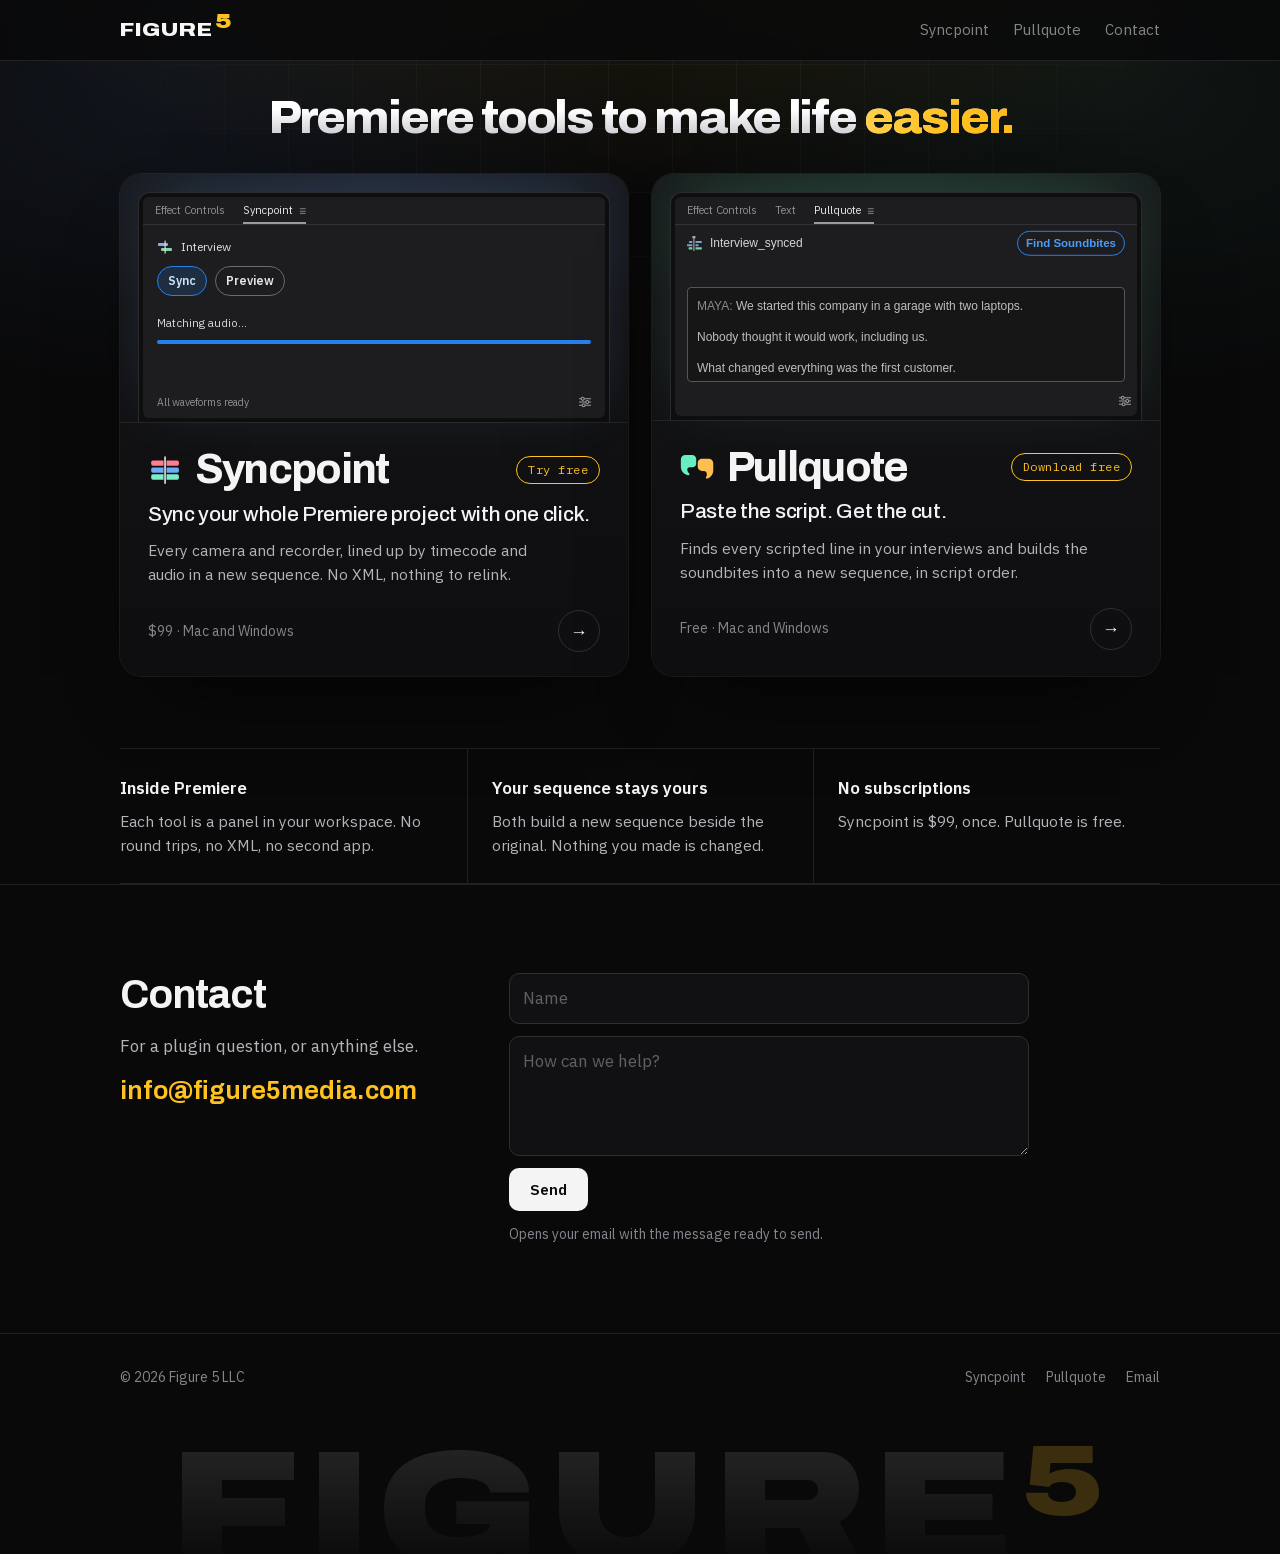
==== commit 799ec7bd: "Pullquote 1.0.0 downloadable: lasting address /downloads/Pullquote.ccx, install section, license pag" ====
--- a/index.html
+++ b/index.html
@@ -83,7 +83,9 @@
        draws it and playing by itself: Syncpoint's Timeline lining up, Pullquote's panel finding a script and
        then building its sequence. -->
   <section class="wrap cards" aria-label="Tools">
-    <a class="card rise" href="https://syncpoint.video/" style="--glow: 112, 171, 247">
+    <!-- Each card is a whole-card link to the tool's page, and its pill downloads the tool in one click, for people who already know they want it. -->
+    <div class="card rise" style="--glow: 112, 171, 247">
+      <a class="card-link" href="https://syncpoint.video/" aria-label="Syncpoint"></a>
       <div class="shot">
     <div class="demo mini flip" id="spMini" data-stage="before" aria-hidden="true">
       <div class="pn sp card-panel" aria-hidden="true">
@@ -110,14 +112,14 @@
           <div class="tl-tools">
             <svg class="on"><use href="#i-sel"/></svg><svg><use href="#i-trk"/></svg><svg><use href="#i-razor"/></svg><svg><use href="#i-pen"/></svg><svg><use href="#i-hand"/></svg><svg><use href="#i-type"/></svg>
           </div>
-          <div class="tcbox"><span class="tc" data-a="10:30:00:00" data-b="10:52:48:12">10:30:00:00</span></div>
+          <div class="tcbox"><span class="tc" data-a="00:00:00:00" data-b="00:45:36:12">00:00:00:00</span></div>
           <div class="ruler">
-            <span class="tick" style="left:0%">10:30:00:00</span>
-            <span class="tick" style="left:25%">10:45:00:00</span>
-            <span class="tick" style="left:50%">11:00:00:00</span>
-            <span class="tick" style="left:75%">11:15:00:00</span>
-            <div class="mk ok" style="left:3%; width:77%"><span>SYNCED</span></div>
-            <div class="mk bad" style="left:88%; width:9%"><span>UNSYNCED</span></div>
+            <span class="tick" style="left:0%">00:00:00:00</span>
+            <span class="tick" style="left:25%">00:30:00:00</span>
+            <span class="tick" style="left:50%">01:00:00:00</span>
+            <span class="tick" style="left:75%">01:30:00:00</span>
+            <div class="mk ok" style="left:3%"><span>SYNCED</span></div>
+            <div class="mk bad" style="left:88%"><span>UNSYNCED</span></div>
             <i class="minor"></i><i class="ticks"></i>
             <i class="phead"></i>
           </div>
@@ -165,24 +167,25 @@
             <rect x="14.6" y="3" width="2.8" height="26" rx="1.4" fill="#111113"/>
             <rect x="15.3" y="3" width="1.4" height="26" rx="0.7" fill="var(--text-strong)"/>
           </svg>Syncpoint</h2>
-          <span class="pill">$99 once</span>
+          <a class="pill dl" href="https://syncpoint.video/download">Try free</a>
         </div>
         <p class="tagline">Sync your whole Premiere project with one click.</p>
         <p class="what">Every camera and recorder, lined up by timecode and audio in a new sequence. No XML, nothing to relink.</p>
-        <div class="card-foot"><span class="fine">3 free syncs · Mac and Windows</span><span class="go" aria-hidden="true"></span></div>
-      </div>
-    </a>
-
-    <a class="card rise" href="pullquote.html" style="--glow: 98, 219, 168">
+        <div class="card-foot"><span class="fine">$99 · Mac and Windows</span><span class="go" aria-hidden="true"></span></div>
+      </div>
+    </div>
+
+    <div class="card rise" style="--glow: 98, 219, 168">
+      <a class="card-link" href="pullquote.html" aria-label="Pullquote"></a>
       <div class="shot">
     <div class="demo mini flip" id="pqMini" data-stage="empty" aria-hidden="true">
       <div class="pn card-panel">
         <div class="ptabs"><span>Effect Controls</span><span>Text</span><span class="on">Pullquote <i class="hb">≡</i></span></div>
         <div class="pq-body">
-          <div class="pq-brand"><svg width="15" height="15" viewBox="0 0 16 16"><rect x="2.2" y="5.3" width="3.5" height="2.1" rx="0.4" fill="#7F9ECC"/><rect x="9" y="5.3" width="6.8" height="2.1" rx="0.4" fill="#7F9ECC"/><rect x="0" y="8.7" width="5.7" height="2.1" rx="0.4" fill="#7F9ECC"/><rect x="9" y="8.7" width="3.3" height="2.1" rx="0.4" fill="#7F9ECC"/><rect x="1.7" y="12.1" width="4" height="2.2" rx="0.4" fill="#62DBA8"/><rect x="9" y="12.1" width="6.8" height="2.2" rx="0.4" fill="#62DBA8"/><rect x="5.7" y="0" width="3.3" height="2.4" rx="0.4" fill="#A8A8A8"/><rect x="6.75" y="1.5" width="1.2" height="14.5" fill="#A8A8A8"/></svg><span class="pq-name">Interview_synced</span><span class="pq-find"><svg class="ic"><use href="#i-find"/></svg>Search</span><span class="pq-edit">New Script</span><span class="pq-go">Find Soundbites</span></div>
+          <div class="pq-brand"><svg width="15" height="15" viewBox="0 0 16 16"><rect x="2.2" y="5.3" width="3.5" height="2.1" rx="0.4" fill="#7F9ECC"/><rect x="9" y="5.3" width="6.8" height="2.1" rx="0.4" fill="#7F9ECC"/><rect x="0" y="8.7" width="5.7" height="2.1" rx="0.4" fill="#7F9ECC"/><rect x="9" y="8.7" width="3.3" height="2.1" rx="0.4" fill="#7F9ECC"/><rect x="1.7" y="12.1" width="4" height="2.2" rx="0.4" fill="#62DBA8"/><rect x="9" y="12.1" width="6.8" height="2.2" rx="0.4" fill="#62DBA8"/><rect x="5.7" y="0" width="3.3" height="2.4" rx="0.4" fill="#A8A8A8"/><rect x="6.75" y="1.5" width="1.2" height="14.5" fill="#A8A8A8"/></svg><span class="pq-name">Interview_synced</span><span class="pq-find"><svg class="ic"><use href="#i-find"/></svg>Search</span><span class="pq-back">Back to Script</span><span class="pq-edit">New Script</span><span class="pq-go">Find Soundbites</span></div>
           <div class="pq-meter"><i></i></div>
           <div class="pq-main">
-            <div class="pq-sum"><span class="pq-count"><span class="lg"><i class="sw found"></i>2 soundbites found</span><span class="lg"><i class="sw check"></i>1 to check</span></span><span class="pq-building">Building · passage 2 of 3</span><span class="pq-links"><span class="pq-link">+ Add soundbite</span><span class="pq-link">Original script</span></span></div>
+            <div class="pq-sum"><span class="pq-count"><span class="lg"><i class="sw found"></i>2 found</span><span class="lg"><i class="sw check"></i>1 to check</span></span><span class="pq-building">Building · passage 2 of 3</span><span class="pq-links"><span class="pq-link">+ Add soundbite</span><span class="pq-link">Original script</span></span></div>
 
             <div class="pq-doc">
             <div class="pq-box">Paste the script here</div>
@@ -190,9 +193,9 @@
             <div class="blk check" style="--d:150ms"><span class="pct">Check</span>Nobody thought it would work, including us.</div>
             <div class="blk" style="--d:300ms">What changed everything was the first customer.</div>
             </div>
-            <div class="pq-done"><div class="pd-head"><svg width="14" height="14" viewBox="0 0 14 14"><circle cx="7" cy="7" r="7" fill="#3FBF7F"/><path d="M4 7.2L6.1 9.2L10 5" stroke="#16181A" stroke-width="1.6" fill="none"/></svg>Sequence created</div><div class="pd-line">3 soundbites · 96% accuracy</div><div class="pd-row"><span class="sp-btn">Back to Script</span><span class="sp-btn">New Script</span></div></div>
-          </div>
-          <div class="pq-foot"><span class="showig">Show hidden</span><span class="grow"></span><span class="sp-btn build">Build Sequence</span><svg width="13" height="11" class="ic"><use href="#i-sliders"/></svg></div>
+            <div class="pq-done"><div class="pd-top"><svg width="14" height="14" viewBox="0 0 14 14"><circle cx="7" cy="7" r="7" fill="#3FBF7F"/><path d="M4 7.2L6.1 9.2L10 5" stroke="#16181A" stroke-width="1.6" fill="none"/></svg><div><div class="pd-t">Sequence created</div><div class="pd-n">Interview_synced – Script 1</div></div></div><div class="pd-stats"><div><b>3</b><span>soundbites</span></div><div><b>96%</b><span>accuracy</span></div><div><b>0</b><span>not found</span></div></div></div>
+          </div>
+          <div class="pq-foot"><span class="pq-sp">Need to sync cameras and audio? <i>Syncpoint</i> does it in one click.</span><span class="showig">Show hidden</span><span class="grow"></span><span class="sp-btn build">Build Sequence</span><svg width="13" height="11" class="ic"><use href="#i-sliders"/></svg></div>
         </div>
       </div>
       <div class="pn tlp" aria-hidden="true">
@@ -201,12 +204,12 @@
           <div class="tl-tools">
             <svg class="on"><use href="#i-sel"/></svg><svg><use href="#i-trk"/></svg><svg><use href="#i-razor"/></svg><svg><use href="#i-pen"/></svg><svg><use href="#i-hand"/></svg><svg><use href="#i-type"/></svg>
           </div>
-          <div class="tcbox"><span class="tc" data-a="10:30:00:00" data-b="00:00:00:00">10:30:00:00</span></div>
+          <div class="tcbox"><span class="tc" data-a="00:00:00:00" data-b="00:00:00:00">00:00:00:00</span></div>
           <div class="ruler">
-            <span class="tick" style="left:0%" data-a="10:30:00:00" data-b="00:00:00:00">10:30:00:00</span>
-            <span class="tick" style="left:25%" data-a="10:45:00:00" data-b="00:00:30:00">10:45:00:00</span>
-            <span class="tick" style="left:50%" data-a="11:00:00:00" data-b="00:01:00:00">11:00:00:00</span>
-            <span class="tick" style="left:75%" data-a="11:15:00:00" data-b="00:01:30:00">11:15:00:00</span>
+            <span class="tick" style="left:0%" data-a="00:00:00:00" data-b="00:00:00:00">00:00:00:00</span>
+            <span class="tick" style="left:25%" data-a="00:22:30:00" data-b="00:00:30:00">00:22:30:00</span>
+            <span class="tick" style="left:50%" data-a="00:45:00:00" data-b="00:01:00:00">00:45:00:00</span>
+            <span class="tick" style="left:75%" data-a="01:07:30:00" data-b="00:01:30:00">01:07:30:00</span>
             <i class="minor"></i><i class="ticks"></i>
             <i class="phead"></i>
           </div>
@@ -244,13 +247,13 @@
       <div class="card-text">
         <div class="card-top">
           <h2><svg viewBox="53 55 320 320" aria-hidden="true"><path fill="#66EFC0" d="M104 103 H167 C189 103 205 120 205 142 V182 C205 202 193 216 175 216 H143 C130 216 121 226 121 239 C121 253 128 265 139 276 C147 284 139 295 128 292 C86 281 61 250 61 209 V147 C61 121 79 103 104 103 Z"/><path fill="#FFBF50" d="M259 137 H321 C347 137 365 155 365 181 V248 C365 281 345 310 311 323 C300 327 291 316 298 307 C309 293 305 278 302 269 C299 259 291 251 278 251 H260 C236 251 219 233 219 210 V178 C219 154 236 137 259 137 Z"/></svg>Pullquote</h2>
-          <span class="pill gold">Free</span>
+          <a class="pill dl" href="/downloads/Pullquote.ccx" download="Pullquote.ccx">Download free</a>
         </div>
         <p class="tagline">Paste the script. Get the cut.</p>
         <p class="what">Finds every scripted line in your interviews and builds the soundbites into a new sequence, in script order.</p>
-        <div class="card-foot"><span class="fine">Runs inside Premiere · Nothing uploaded</span><span class="go" aria-hidden="true"></span></div>
-      </div>
-    </a>
+        <div class="card-foot"><span class="fine">Free · Mac and Windows</span><span class="go" aria-hidden="true"></span></div>
+      </div>
+    </div>
   </section>
 
   <div class="wrap">
@@ -260,19 +263,6 @@
       <div><b>No subscriptions</b><span>Syncpoint is $99, once. Pullquote is free.</span></div>
     </div>
   </div>
-
-  <section id="together" class="band flow-band">
-    <div class="wrap">
-      <div class="head center reveal">
-        <h2>From card dump to rough cut</h2>
-      </div>
-      <ol class="flow reveal">
-        <li><span class="n">1</span><b>Drop the shoot in a timeline</b><span>Cameras, recorders, whatever came off the cards, in any order.</span></li>
-        <li><span class="n">2</span><b>Syncpoint lines it up</b><span>One press, and every angle sits over the recorder in a new sequence.</span></li>
-        <li><span class="n">3</span><b>Pullquote cuts it to the script</b><span>Paste what the client sent. The soundbites come out in script order, still in sync.</span></li>
-      </ol>
-    </div>
-  </section>
 
   <section id="contact" class="band">
     <div class="wrap split reveal">
--- a/site.css
+++ b/site.css
@@ -118,7 +118,7 @@
 .sp-seq { display: flex; align-items: center; gap: 8px; padding: 12px 14px 10px; font-size: 12px; color: #e0e0e4; min-width: 0; }
 .sp-seq span { overflow: hidden; text-overflow: ellipsis; white-space: nowrap; }
 .sp-btns { display: flex; gap: 8px; padding: 0 14px 12px; }
-.sp-btn { font-size: 12px; font-weight: 600; padding: 4px 16px; border-radius: 999px; border: 1.5px solid #6a6a70; color: #e6e6e9; transition: background 120ms, transform 120ms, opacity 200ms; white-space: nowrap; }
+.sp-btn { font-size: 12px; font-weight: 600; padding: 4px 10px; border-radius: 999px; border: 1.5px solid #6a6a70; color: #e6e6e9; transition: background 120ms, transform 120ms, opacity 200ms; white-space: nowrap; }
 .sp-btn.sync { border-color: #2680eb; background: rgba(38,128,235,.16); color: #cfe2fb; }
 .press .sp-btn.sync { background: rgba(38,128,235,.45); transform: scale(0.95); }
 .sp-main { position: relative; flex: 1; min-height: 142px; padding: 0 14px; font-size: 11.5px; }
@@ -192,10 +192,11 @@
 .ruler .ticks { position: absolute; left: 0; right: 0; bottom: 0; height: 7px; background: repeating-linear-gradient(90deg, #55555b 0 1px, transparent 1px 25%); }
 .ruler .minor { position: absolute; left: 0; right: 0; bottom: 0; height: 3px; background: repeating-linear-gradient(90deg, #3a3a3f 0 1px, transparent 1px 10px); }
 .tick { position: absolute; top: 3px; font-size: 9.5px; color: var(--pr-dim); font-variant-numeric: tabular-nums; transform: translateX(3px); white-space: nowrap; }
-.mk { position: absolute; top: 17px; height: 9px; border-radius: 1px; opacity: 0; transition: opacity 400ms ease 900ms; }
-.mk span { position: absolute; left: 10px; top: 0; font-size: 7.5px; font-weight: 700; letter-spacing: 0.06em; line-height: 9px; color: rgba(10,10,11,.85); white-space: nowrap; }
-.mk::before { content: ""; position: absolute; left: 0; top: -2px; width: 7px; height: 11px; background: inherit; clip-path: polygon(0 0, 100% 0, 100% 70%, 50% 100%, 0 70%); filter: brightness(1.15); }
-.mk.ok { background: #3fcf8e; } .mk.bad { background: #e46a78; }
+/* Syncpoint's markers are point markers: Premiere draws each as a small marker on the ruler, no bar. */
+.mk { position: absolute; top: 15px; width: 0; height: 11px; opacity: 0; transition: opacity 400ms ease 900ms; }
+.mk span { display: none; }
+.mk::before { content: ""; position: absolute; left: -4px; top: 0; width: 8px; height: 11px; background: currentColor; clip-path: polygon(0 0, 100% 0, 100% 70%, 50% 100%, 0 70%); }
+.mk.ok { color: #3fcf8e; } .mk.bad { color: #e46a78; }
 [data-stage="done"] .mk { opacity: 1; }
 .heads { display: grid; grid-template-rows: repeat(4, var(--rowH)); }
 .th { display: flex; align-items: center; gap: 7px; padding: 0 8px 0 4px; border-bottom: 1px solid var(--pr-line); background: #222225; }
@@ -416,7 +417,9 @@
 .demo.flip:is([data-stage="shown"], [data-stage="built"], [data-stage="done"]) > .card-panel { opacity: 0; }
 #pqMini .pq-body { padding: 6px 12px 0; }
 #pqMini .pq-foot { height: 30px; }
-#pqMini .sp-btn.build { padding: 2px 13px; font-size: 11.5px; }   /* a button that fits its bar: at full size it ran over the script above and the panel's edge below */
+#pqMini .sp-btn.build { padding: 2px 8px; font-size: 11.5px; }
+#pqMini .pq-edit { padding: 2px 8px; font-size: 11.5px; }   /* the same height as Build Sequence beside it, as in the panel */
+/* a button that fits its bar: at full size it ran over the script above and the panel's edge below */
 #pqMini .pq-meter { margin: 3px 0 5px; }
 #pqMini .pq-doc { height: 99px; }
 #pqMini :is(.blk, .plain) { margin: 5px 0; }
@@ -431,7 +434,7 @@
 .pq-meter { background: transparent; }
 [data-stage="building"] .pq-meter { background: var(--k-line); }
 [data-stage="building"] .pq-meter i { width: 100%; transition: width 1100ms linear; }
-.pq-edit { padding: 3px 13px; font-size: 12px; font-weight: 600; border: 1.5px solid #6a6a70; border-radius: 999px; color: #e6e6e9; }
+.pq-edit { padding: 3px 9px; font-size: 12px; font-weight: 600; border: 1.5px solid #6a6a70; border-radius: 999px; color: #e6e6e9; }
 .pq-main { position: relative; display: flex; flex-direction: column; }
 .pq-main > * { transition: opacity 300ms; }
 .pq-building { display: none; color: var(--k-text); }
@@ -450,18 +453,43 @@
 .pd-row { display: flex; gap: 8px; margin-top: 16px; }
 [data-stage="built"] .pq-main > :not(.pq-done) { opacity: 0; }
 [data-stage="built"] .pq-done { opacity: 1; }
-[data-stage="built"] :is(.pq-edit, .showig, .sp-btn.build) { opacity: 0; }
+[data-stage="built"] :is(.showig, .sp-btn.build) { opacity: 0; }
 /* The panel as of 2026-11-22: Search beside New Script, the two links at the end of the count's line, "Check" on an
    amber block, and the takes row at the foot of a line said twice. */
 .pq-name { flex: 0 1 auto; }
+/* The finished screen as relaid on 2026-11-22: one left edge, three figures, the two ways on at the top right, and
+   the Syncpoint line at the foot. */
+.pq-back { display: none; flex: none; margin-left: auto; margin-right: 8px; padding: 3px 9px; font-size: 12px; font-weight: 600; border: 1.5px solid #6a6a70; border-radius: 999px; color: #e6e6e9; white-space: nowrap; }
+[data-stage="built"] .pq-back { display: block; }
+[data-stage="built"] .pq-find { display: none; }
+[data-stage="built"] .pq-back + .pq-edit { margin-left: 0; }
+.pq-sp { display: none; flex: 1 1 auto; min-width: 0; font-size: 11px; color: var(--k-faint); white-space: nowrap; overflow: hidden; text-overflow: ellipsis; }
+.pq-sp i { font-style: normal; color: #4b9cf5; }
+[data-stage="built"] .pq-sp { display: block; }
+[data-stage="built"] .showig { display: none; }
+[data-stage="built"] .pq-foot .grow, [data-stage="built"] .sp-btn.build { display: none; }
+.pd-top { display: flex; align-items: flex-start; margin-top: 4px; }
+.pd-top svg { flex: none; margin: 3px 10px 0 0; }
+.pd-t { font-size: 14px; font-weight: 700; color: var(--k-strong); }
+.pd-n { margin-top: 1px; color: var(--k-dim); }
+.pd-stats { display: flex; margin-top: 12px; padding: 8px 0; border-top: 1px solid var(--k-line); border-bottom: 1px solid var(--k-line); }
+.pd-stats > div { flex: 1 1 0; min-width: 0; }
+.pd-stats b { display: block; font-size: 16px; font-weight: 700; color: var(--k-strong); line-height: 1.3; }
+.pd-stats span { display: block; font-size: 10px; color: var(--k-faint); }
+.pd-lh { display: flex; align-items: center; justify-content: space-between; margin: 14px 0 6px; font-size: 10px; font-weight: 700; letter-spacing: .04em; text-transform: uppercase; color: var(--k-faint); }
+.pd-lh .pq-link { margin: 0; font-weight: 400; letter-spacing: 0; text-transform: none; }
+.pd-li { padding: 6px 9px; border-radius: 4px; background: rgba(255,255,255,.04); }
+#pqMini .pd-top { margin-top: 0; } #pqMini .pd-t { font-size: 12.5px; } #pqMini .pd-n { font-size: 11px; }
+#pqMini .pd-stats { margin-top: 6px; padding: 4px 0; } #pqMini .pd-stats b { font-size: 13px; }
+#pqMini .pq-back { padding: 2px 7px; font-size: 11.5px; }
 /* A paste waits in the box for Find Soundbites (2026-11-22): the box keeps its frame around the pasted script, and the
    button, grey over an empty box, turns blue and is pressed. */
 .pq-brand { position: relative; }
-.pq-go { position: absolute; right: 0; top: 50%; transform: translateY(-50%); padding: 3px 13px; font-size: 12px; font-weight: 600; border: 1.5px solid #4a4a4a; border-radius: 999px; color: #777; white-space: nowrap; transition: background 120ms, transform 120ms, opacity 200ms, color 200ms, border-color 200ms; }
+.pq-go { position: absolute; right: 0; top: 50%; transform: translateY(-50%); padding: 3px 9px; font-size: 12px; font-weight: 600; border: 1.5px solid #4a4a4a; border-radius: 999px; color: #777; white-space: nowrap; transition: background 120ms, transform 120ms, opacity 200ms, color 200ms, border-color 200ms; }
 [data-stage="pasted"] .pq-go { border-color: #2680eb; color: #4b9cf5; }
-.go .pq-go { background: rgba(38,128,235,.3); transform: translateY(-50%) scale(0.95); }
+.finding .pq-go { background: rgba(38,128,235,.3); transform: translateY(-50%) scale(0.95); }
 :is([data-stage="matched"], [data-stage="building"], [data-stage="built"]) .pq-go { opacity: 0; }
-#pqMini .pq-go { padding: 2px 11px; font-size: 11.5px; }
+#pqMini .pq-go { padding: 2px 8px; font-size: 11.5px; }
 :is(.demo.pq, #pqMini):is([data-stage="empty"], [data-stage="pasted"]) .sp-btn.build { opacity: 0; }
 .blk, .plain { position: relative; }
 [data-stage="pasted"] .pq-box { opacity: 1; color: transparent; }
@@ -600,3 +628,20 @@
   .card .go { background: var(--gold); border-color: var(--gold); color: #14110a; }
   .card:active { transform: scale(0.985); }
 }
+
+/* THE HOME PAGE'S CARDS, ONE CLICK TO DOWNLOAD (2026-11-23): the card is a div; an empty link covers it (the tool's
+   page), and the pill above that link downloads the tool. */
+.card-link { position: absolute; inset: 0; z-index: 1; border-radius: inherit; }
+/* Both download pills alike: outlined in gold with gold text, filled gold with dark text under the pointer. */
+.card .pill.dl { position: relative; z-index: 2; text-decoration: none; cursor: pointer; color: var(--gold); background: transparent; border-color: var(--gold); font-weight: 500; transition: background 160ms, color 160ms; }
+.card .pill.dl:hover, .card .pill.dl:focus-visible { background: var(--gold); color: #14110a; }
+
+/* THE LICENSE PAGE (pullquote-license.html, made by license.py from the panel's own agreement). */
+.lic { max-width: 760px; padding-top: 48px; padding-bottom: 72px; }
+.lic h1 { font-size: clamp(2rem, 5vw, 2.6rem); margin: 0 0 6px; }
+.lic h2 { font-size: 1.15rem; margin: 30px 0 8px; color: var(--text-strong); }
+.lic p, .lic li { color: var(--text); line-height: 1.65; max-width: 68ch; }
+.lic p { margin: 0 0 12px; }
+.lic ul { margin: 0 0 12px; padding-left: 1.2em; display: grid; gap: 6px; }
+.lic .lic-date { font: 0.875rem var(--mono); color: var(--dim); margin-bottom: 24px; }
+.lic a { color: var(--text-strong); }
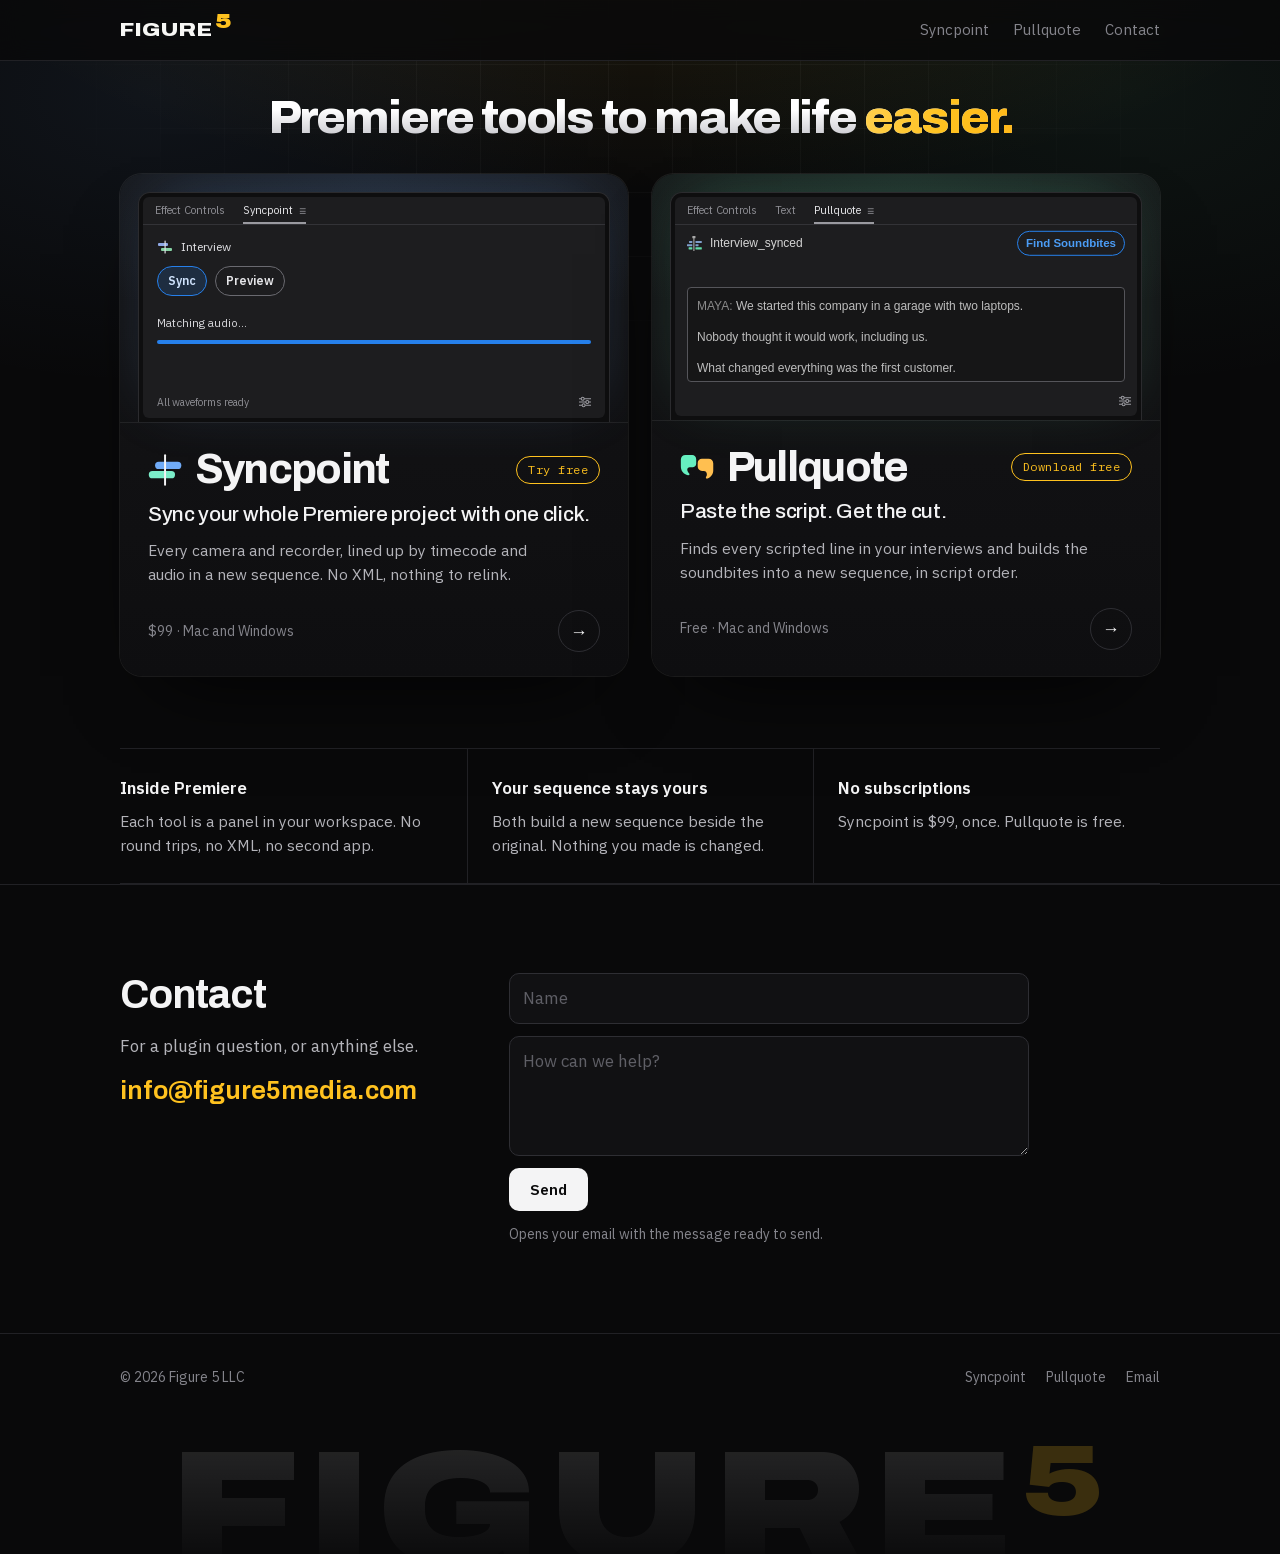
==== commit 8d89a4b3: "Syncpoint card and share picture: the new two-bar logo Co-Authored-By: Claude Opus 5.5 <noreply@anth" ====
--- a/index.html
+++ b/index.html
@@ -160,12 +160,10 @@
       </div>
       <div class="card-text">
         <div class="card-top">
-          <h2><svg viewBox="0 0 32 32" aria-hidden="true">
-            <rect x="3" y="7" width="26" height="5" rx="1.6" fill="var(--rose)"/>
-            <rect x="3" y="13.5" width="26" height="5" rx="1.6" fill="var(--blue)"/>
-            <rect x="3" y="20" width="26" height="5" rx="1.6" fill="var(--mint)"/>
-            <rect x="14.6" y="3" width="2.8" height="26" rx="1.4" fill="#111113"/>
-            <rect x="15.3" y="3" width="1.4" height="26" rx="0.7" fill="var(--text-strong)"/>
+          <h2><svg viewBox="3 3 26 26" aria-hidden="true">
+            <rect x="8.4" y="9.75" width="20" height="5.5" rx="2.75" fill="var(--blue)"/>
+            <rect x="3.6" y="16.75" width="20" height="5.5" rx="2.75" fill="var(--mint)"/>
+            <rect x="15.25" y="4" width="1.5" height="24" rx="0.75" fill="var(--text-strong)"/>
           </svg>Syncpoint</h2>
           <a class="pill dl" href="https://syncpoint.video/download">Try free</a>
         </div>
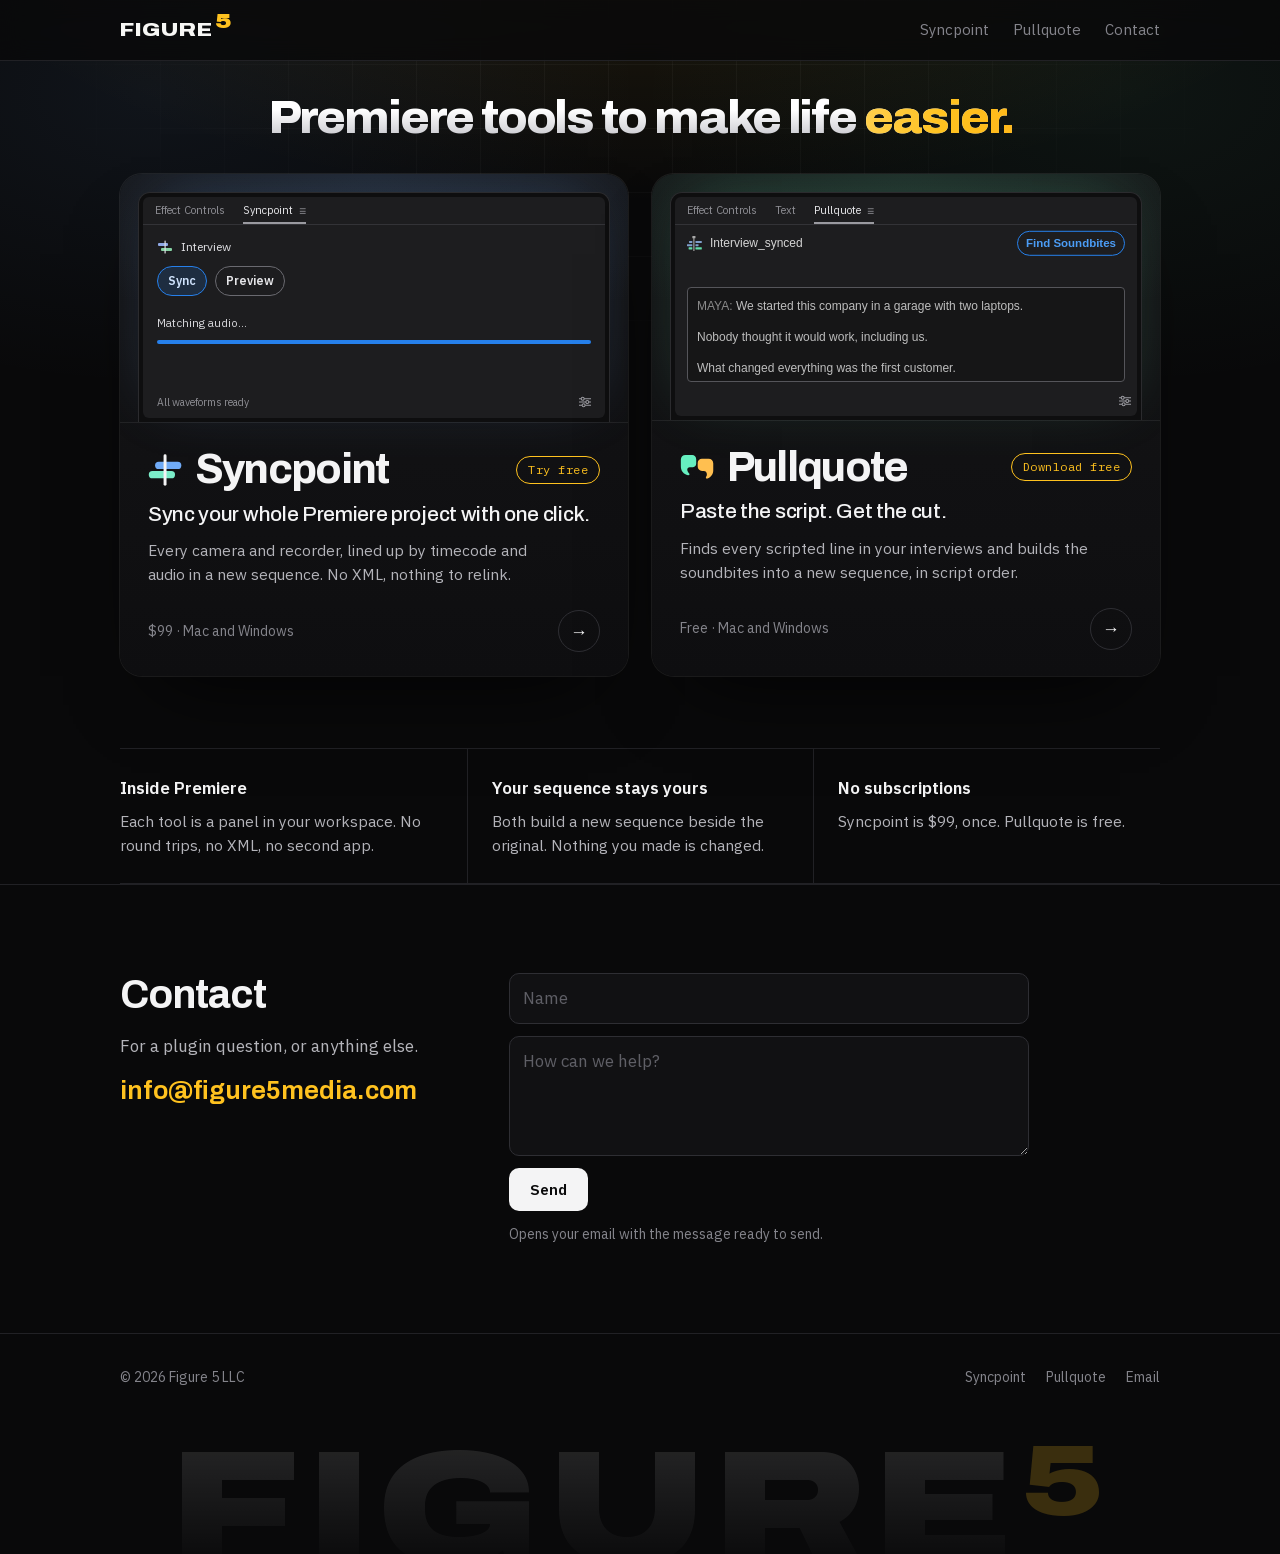
==== commit 78e77831: "Syncpoint logo: the sync line 1.5x thicker Co-Authored-By: Claude Opus 5.5 <noreply@anthropic.com>" ====
--- a/index.html
+++ b/index.html
@@ -163,7 +163,7 @@
           <h2><svg viewBox="3 3 26 26" aria-hidden="true">
             <rect x="8.4" y="9.75" width="20" height="5.5" rx="2.75" fill="var(--blue)"/>
             <rect x="3.6" y="16.75" width="20" height="5.5" rx="2.75" fill="var(--mint)"/>
-            <rect x="15.25" y="4" width="1.5" height="24" rx="0.75" fill="var(--text-strong)"/>
+            <rect x="14.875" y="4" width="2.25" height="24" rx="1.125" fill="var(--text-strong)"/>
           </svg>Syncpoint</h2>
           <a class="pill dl" href="https://syncpoint.video/download">Try free</a>
         </div>
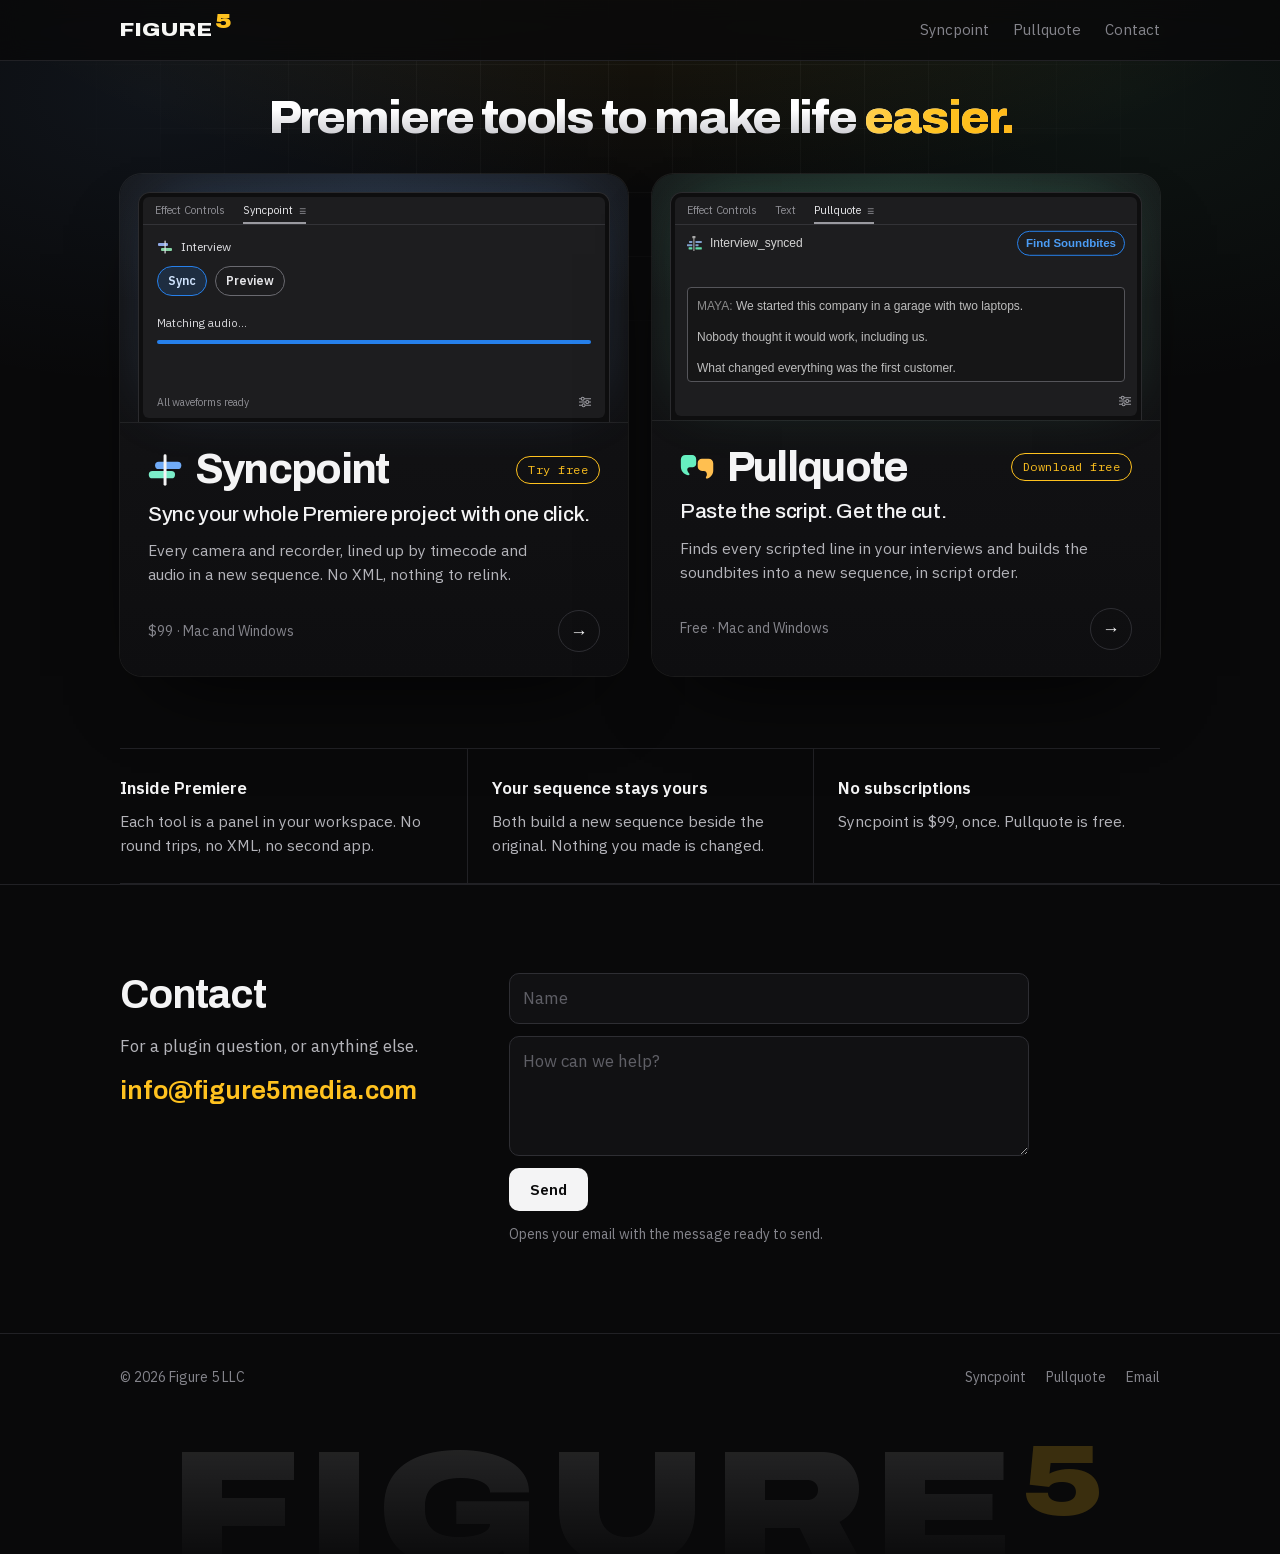
==== commit 7c22b62a: "Pullquote page: the whole demo and its paragraph show without scrolling, as on syncpoint.video The d" ====
--- a/index.html
+++ b/index.html
@@ -38,7 +38,7 @@
 <link rel="icon" type="image/png" sizes="32x32" href="favicon-32x32.png">
 <link rel="apple-touch-icon" href="apple-touch-icon.png">
 <link rel="preload" href="fonts/Archivo.woff2" as="font" type="font/woff2" crossorigin>
-<link rel="stylesheet" href="site.css">
+<link rel="stylesheet" href="site.css?v=20261124b">
 <script>document.documentElement.className = "js";</script>
 </head>
 <body class="home">
@@ -291,7 +291,7 @@
   <div class="watermark" aria-hidden="true">FIGURE<sup>5</sup></div>
 </footer>
 
-<script src="demos.js"></script>
+<script src="demos.js?v=20261124b"></script>
 <script>
   /* The contact form. The site is plain files on GitHub Pages, with nothing behind it to receive a form, so Send
      opens the visitor's own email with the message written and addressed. (The old site's form was marked up
--- a/site.css
+++ b/site.css
@@ -44,6 +44,10 @@
 .btn.solid { background: var(--text-strong); color: #0a0a0b; }
 .btn.solid:hover { background: var(--gold); }
 .btn.small { padding: 7px 14px; font-size: 0.875rem; border-radius: 8px; }
+/* The main step on a tool's page, as the home page's download pills: outlined in gold with gold text, filled gold under the pointer. */
+.btn.gold { background: transparent; color: var(--gold); border-color: var(--gold); transition: background 160ms, color 160ms; }
+.btn.gold:hover, .btn.gold:focus-visible { background: var(--gold); color: #14110a; }
+h2 em { font-style: normal; background: linear-gradient(100deg, #ffd04f 0%, var(--gold) 55%, #ffb81a 100%); -webkit-background-clip: text; background-clip: text; color: transparent; }
 .btn.ghost { background: transparent; color: var(--text-strong); border-color: var(--line-2); }
 .btn.ghost:hover { border-color: #4a4a51; background: var(--surface); }
 /* While no seller is switched on (<html data-checkout="">), Buy gives way to a quiet line. */
@@ -328,17 +332,44 @@
 @media (max-width: 860px) { main > section.cards { grid-template-columns: 1fr; } }
 
 /* A TOOL'S OWN PAGE, laid out as syncpoint.video's. */
-.hero { display: flex; justify-content: space-between; align-items: flex-end; gap: 32px; padding-block: clamp(28px, 4vw, 52px) clamp(22px, 2.5vw, 30px); }
+.hero { display: flex; justify-content: space-between; align-items: flex-end; gap: 32px; padding-block: clamp(16px, 1.6vw, 20px) clamp(14px, 1.4vw, 16px); }
 .hero-name { display: grid; gap: 10px; justify-items: start; }
 .hero-buy { display: grid; gap: 10px; justify-items: end; }
 .hero-buy .fine { text-align: right; }
-.hero h1 { font-size: clamp(2.5rem, 6vw, 4rem); font-weight: 750; line-height: 0.95; letter-spacing: -0.045em; }
+.hero h1 { font-size: clamp(2.5rem, 6vw, 3.5rem); font-weight: 750; line-height: 0.95; letter-spacing: -0.045em; }
 .hero .tagline { font-size: clamp(1.25rem, 2.6vw, 1.625rem); }
-.top .btn { margin-left: 0; }
+/* The header's button is always there, at the far right: a quiet link like the others while the top's own button
+   is on screen, then gold with its gold outline once that has scrolled away. Nothing moves and nothing is left empty. On a page with no
+   button of its own at the top (the license), the header has no "follow" and the button is gold from the start. */
+.top .btn { margin-left: -8px; font-weight: 500; font-size: 0.9375rem; background: transparent; color: var(--gold); border-color: var(--gold); transition: color 200ms, border-color 200ms, background 160ms; }
+.top .btn:hover, .top .btn:focus-visible { background: var(--gold); color: #14110a; }
+.top.follow:not(.show) .btn { color: var(--dim); border-color: transparent; }
+.top.follow:not(.show) .btn:hover { color: var(--gold); background: transparent; }
+/* The whole demo on a tool's page: a soft light behind it in the tool's colour. */
+#pqDemo { box-shadow: 0 30px 80px -20px rgba(0,0,0,.75), 0 0 140px -30px rgba(123, 237, 201, .26); }
+/* Boxes lit by the pointer, as the home page's cards are: the tool's colour inside, gold along the edge. */
+.lit { position: relative; isolation: isolate; }
+.lit::before { content: ""; position: absolute; inset: 0; z-index: -1; border-radius: inherit; opacity: 0; transition: opacity 300ms; pointer-events: none;
+  background: radial-gradient(420px circle at var(--mx, 50%) var(--my, 0%), rgba(123, 237, 201, .11), transparent 62%); }
+.lit.edge::after { content: ""; position: absolute; inset: -1px; border-radius: inherit; padding: 1px; pointer-events: none; opacity: 0; transition: opacity 300ms;
+  background: radial-gradient(380px circle at var(--mx, 50%) var(--my, 0%), rgba(255, 194, 31, .9), rgba(255, 194, 31, .15) 60%, transparent 75%);
+  -webkit-mask: linear-gradient(#000 0 0) content-box, linear-gradient(#000 0 0); -webkit-mask-composite: xor; mask-composite: exclude; }
+.lit:hover::before, .lit:hover::after { opacity: 1; }
+.promises b { transition: color 200ms; } .promises .lit:hover b { color: var(--gold); }
+.promises .lit:nth-child(3n + 1) { padding-left: 24px; margin-left: -24px; }
 @media (max-width: 760px) { .hero { flex-direction: column; align-items: center; text-align: center; gap: 20px; } .hero-name, .hero-buy { justify-items: center; } .hero-buy .fine { text-align: center; } .cta-row { justify-content: center; } }
 @media (max-width: 720px) { .top nav.links.sections { display: none; } .top .btn { margin-left: auto; } }
 .demo-wrap { padding-bottom: clamp(36px, 5vw, 56px); }
-.demo-lede { margin: 26px auto 0; text-align: center; text-wrap: balance; }
+.demo-lede { margin: 14px auto 0; text-align: center; text-wrap: balance; max-width: 1040px; font-size: 1.0625rem; }
+/* As on syncpoint.video: the whole demo and the paragraph under it show without scrolling. The panel's script box
+   and the Timeline's rows are a little shorter here than in Premiere. */
+@media (min-width: 761px) {
+  #pqDemo .tlg { --rowH: 26px; --rulerH: 30px; }
+  #pqDemo .pq-doc { height: 128px; }
+  /* The finished screen, set a little closer so it fits the shorter box. */
+  #pqDemo .pd-top { margin-top: 0; } #pqDemo .pd-stats { margin-top: 7px; padding: 5px 0; } #pqDemo .pd-lh { margin: 8px 0 4px; } #pqDemo .pd-li { padding: 4px 9px; }
+}
+@media (min-width: 761px) and (max-height: 760px) { #pqDemo .tlg { --rowH: 22px; --rulerH: 28px; } .hero h1 { font-size: 2.75rem; } .hero .tagline { font-size: 1.25rem; } .hero { padding-block: 12px; } .demo-lede { margin-top: 12px; } }
 .head { display: grid; gap: 14px; max-width: 40rem; margin-bottom: clamp(32px, 5vw, 52px); }
 .head p { font-size: 1.125rem; }
 .head.center { margin-inline: auto; text-align: center; justify-items: center; }
